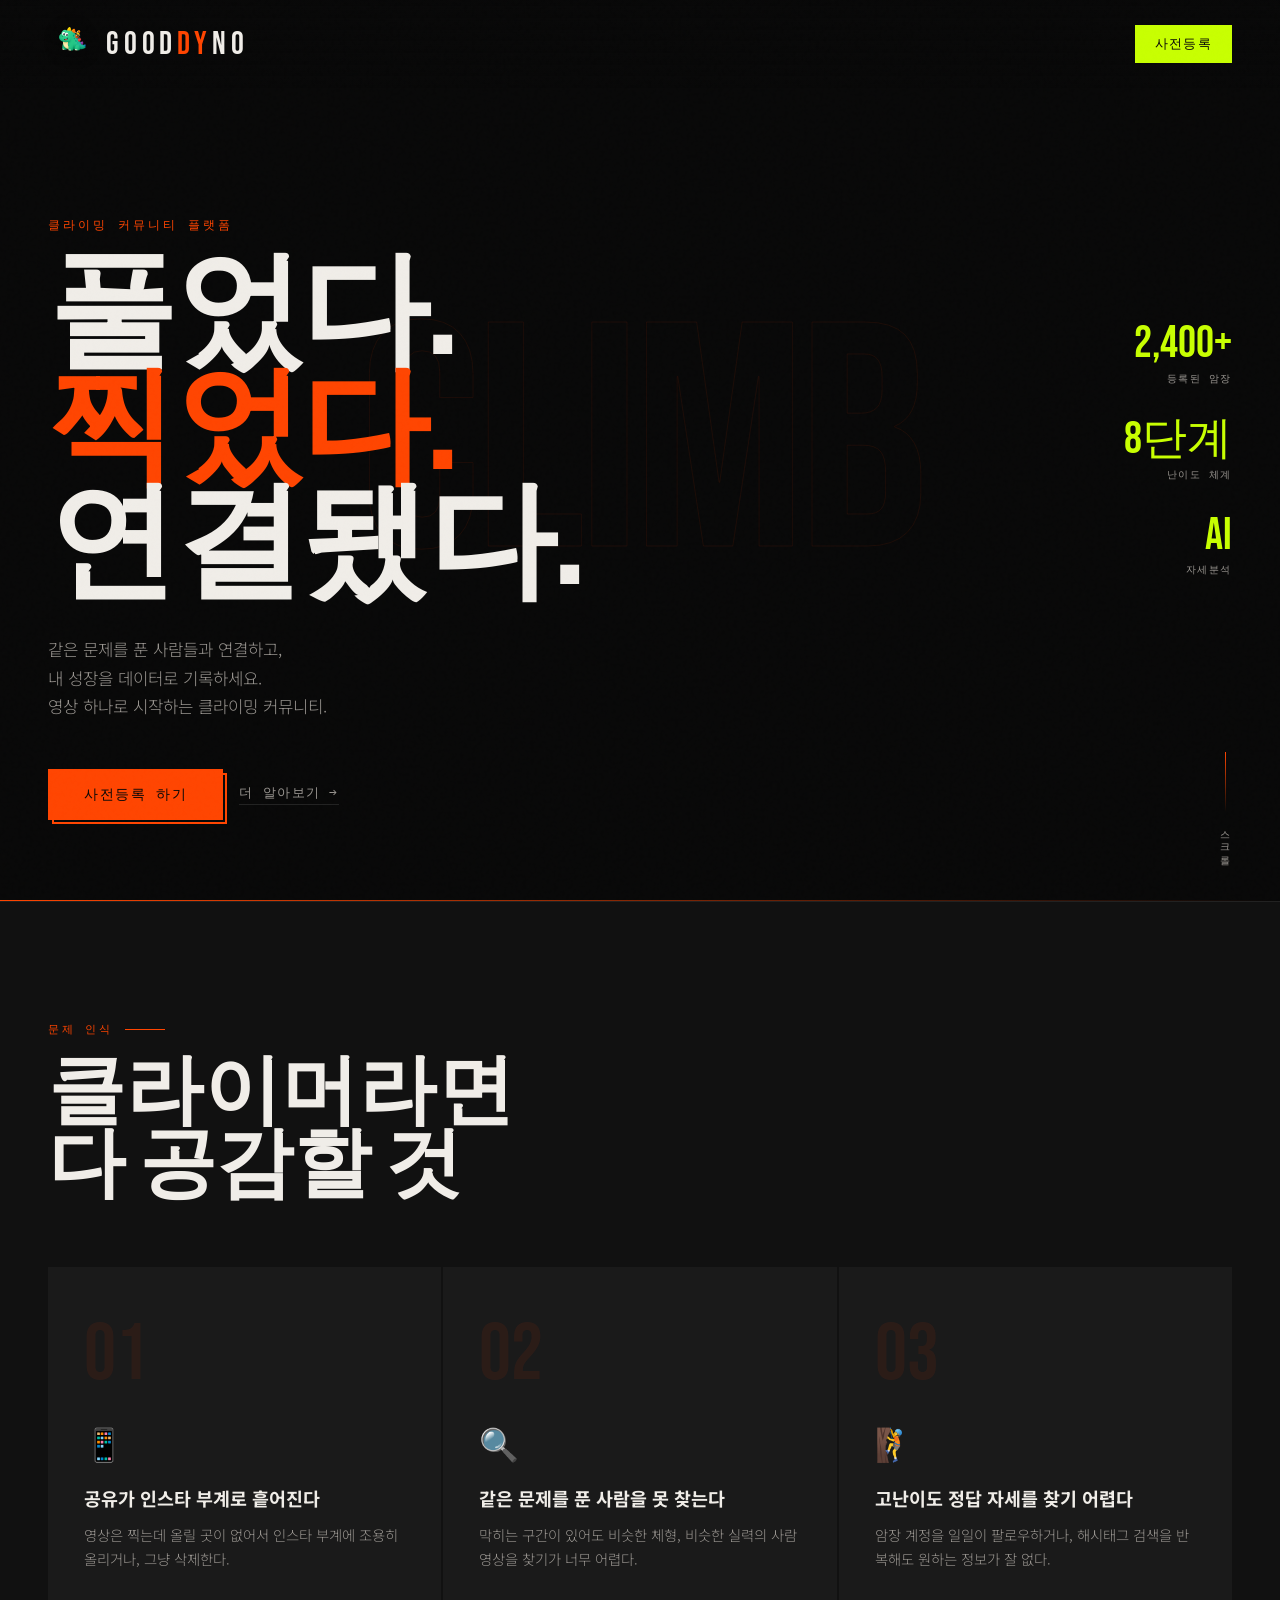
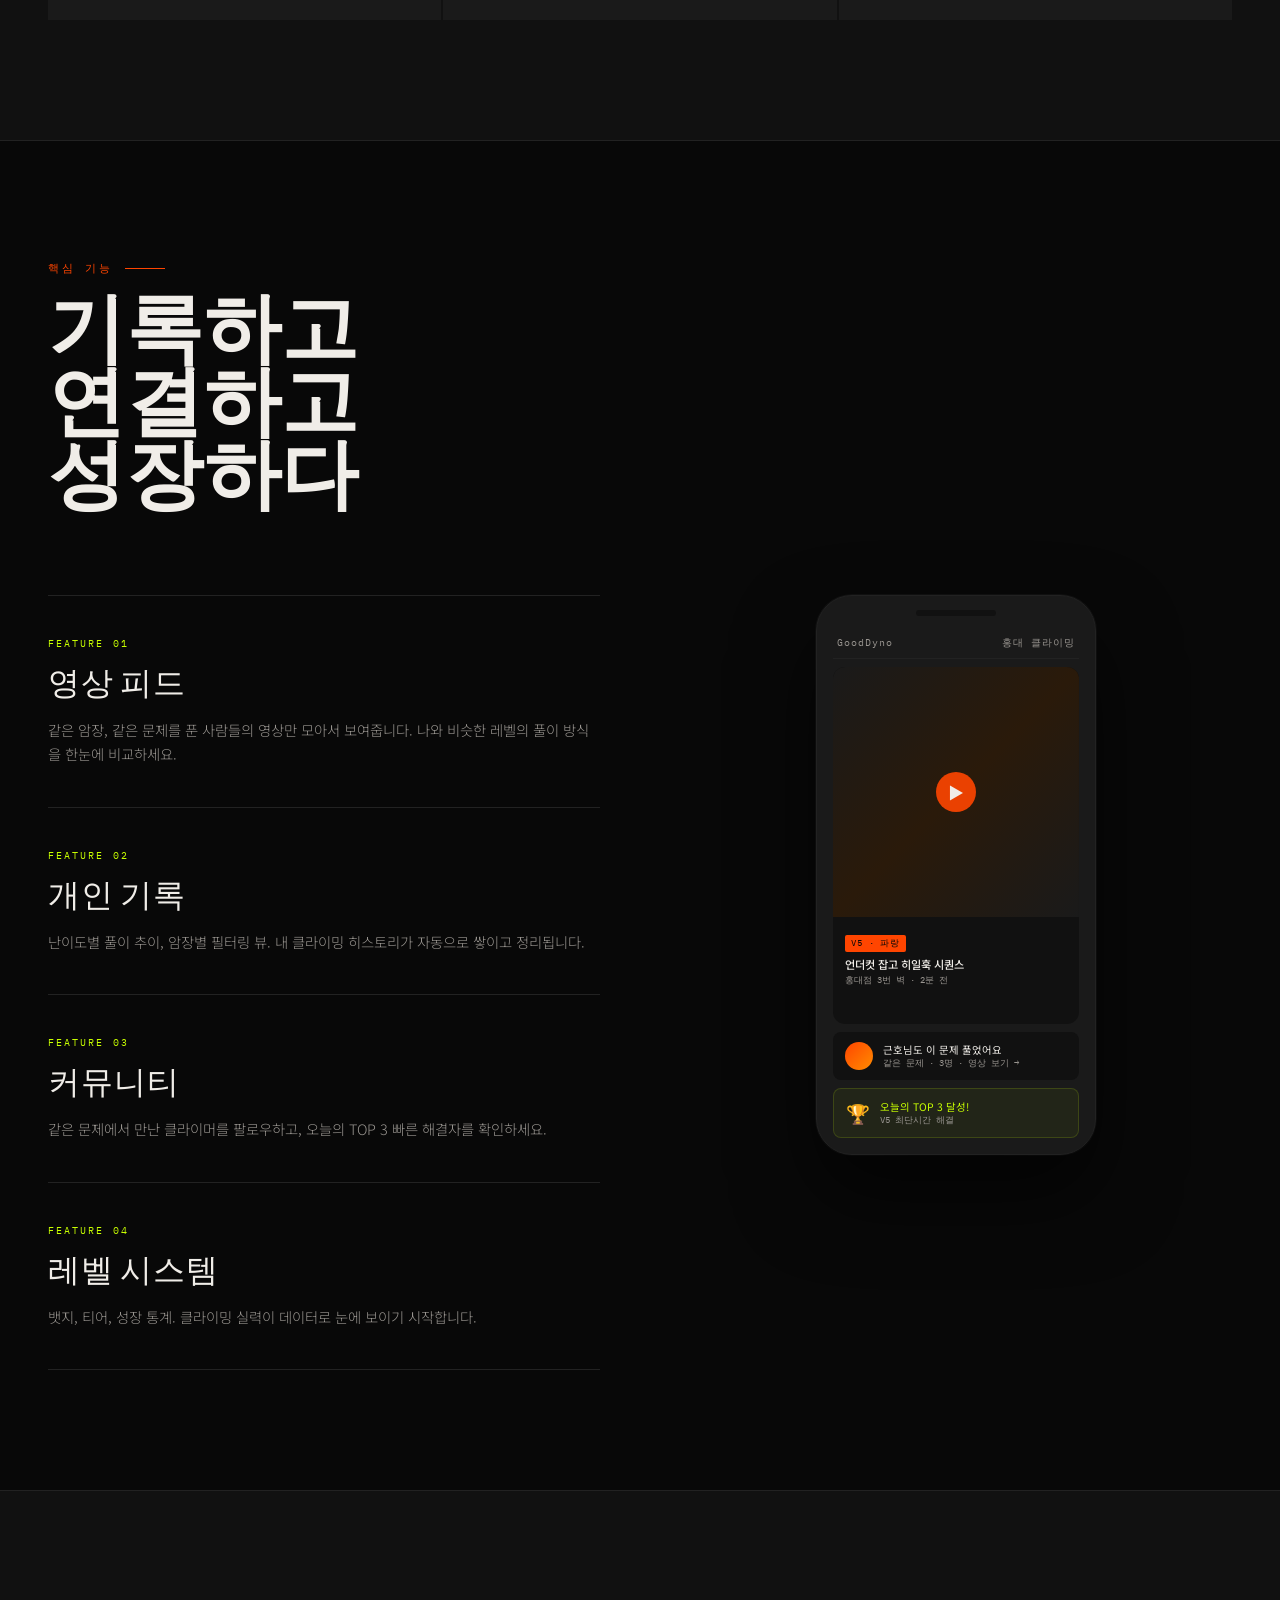
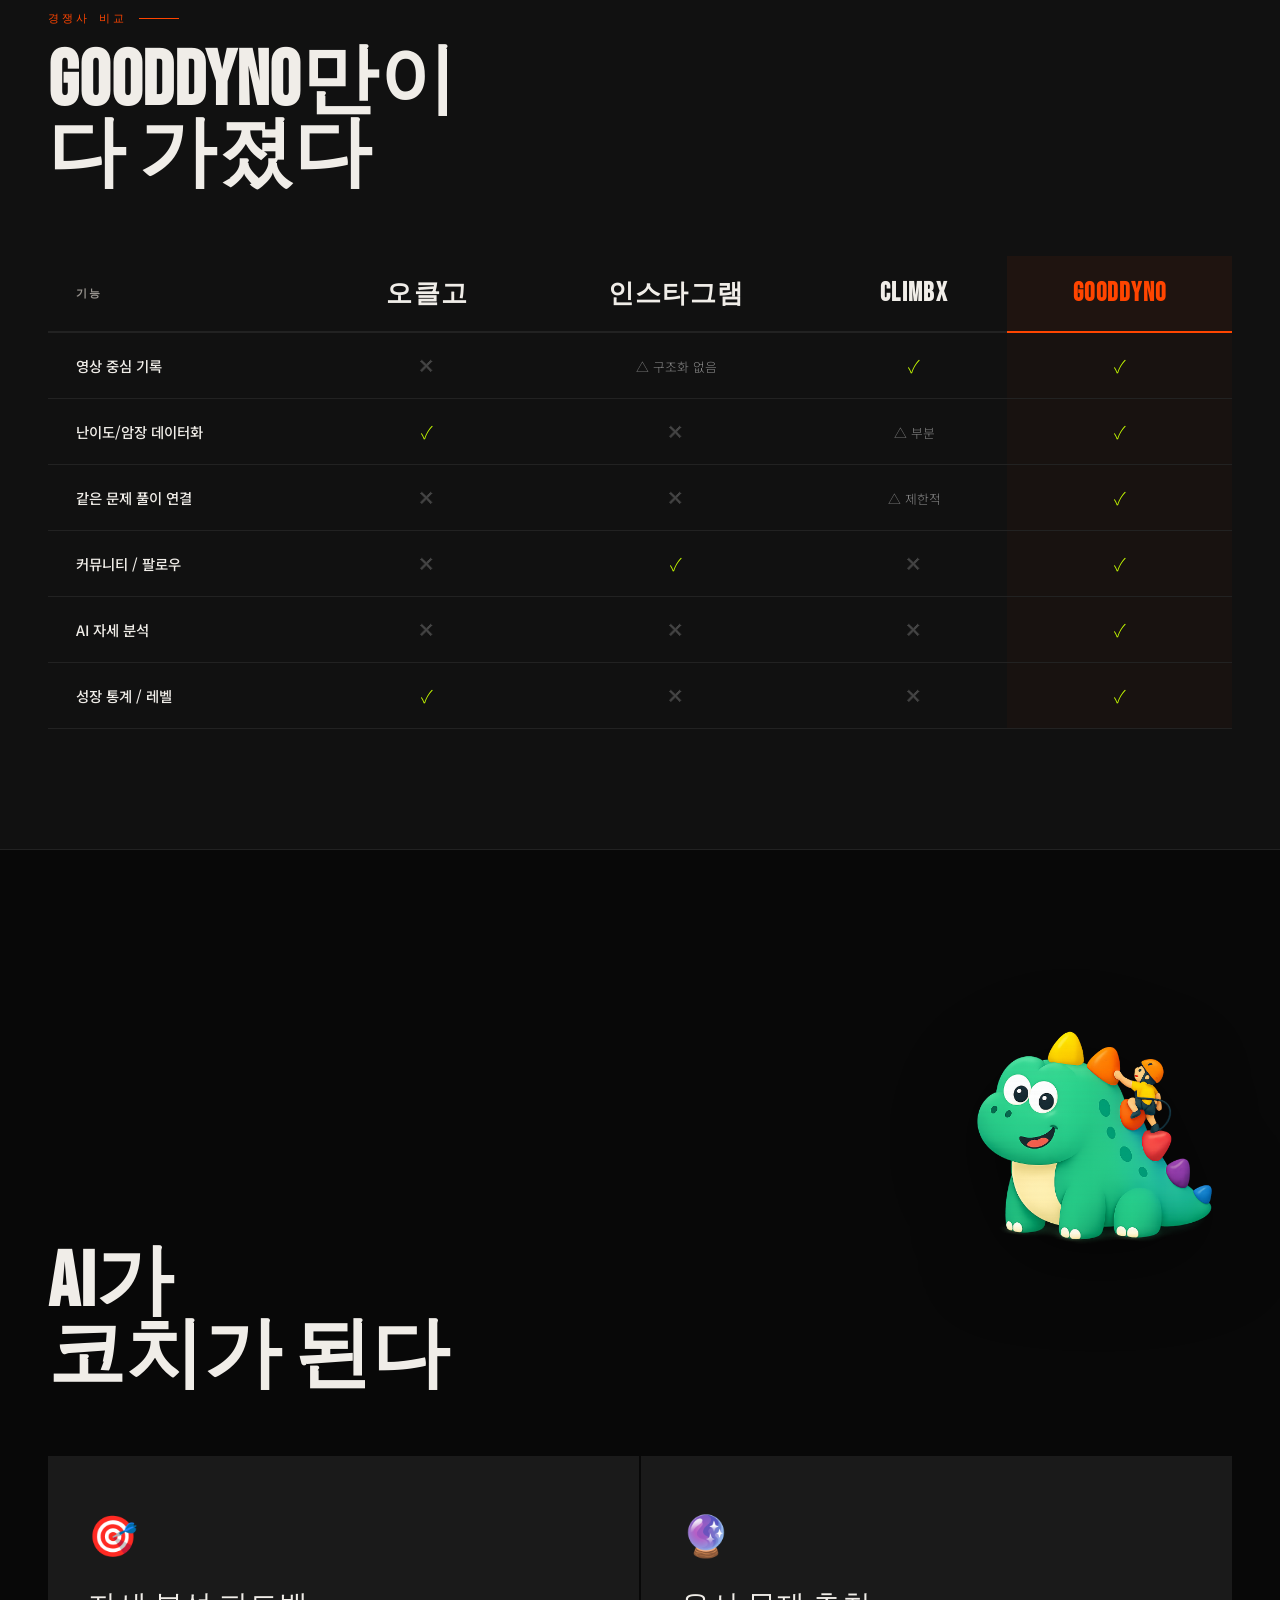
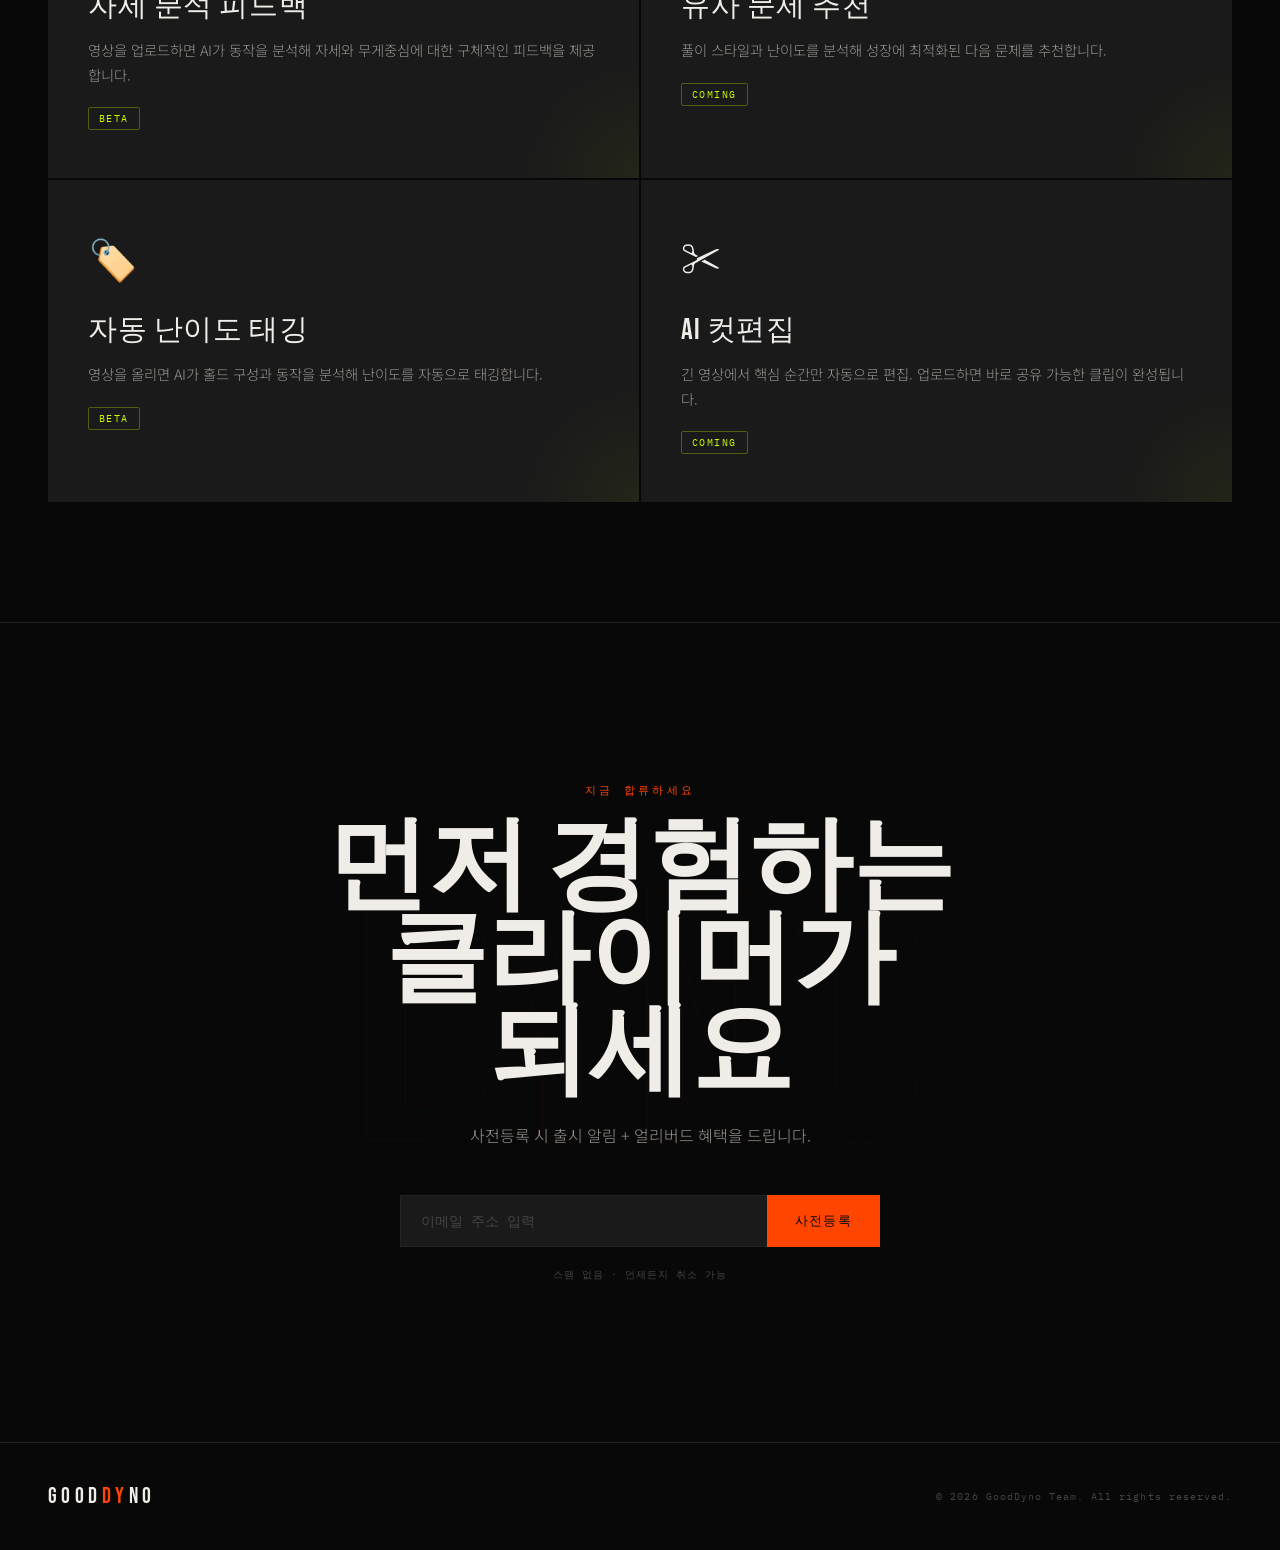
==== index.html @ 72f8fe60 "feat: GoodDyno 랜딩페이지 초기 구현 - 히어로, 페인포인트, 핵심기능, 비교표, AI, CTA 섹션 - Formspree 이메일 사전등록 폼 (?submitted=tr" ====
<!DOCTYPE html>
<html lang="ko">
<head>
  <meta charset="UTF-8" />
  <meta name="viewport" content="width=device-width, initial-scale=1.0" />
  <title>GoodDyno — 클라이밍, 기록하고 연결하다</title>
  <link rel="preconnect" href="https://fonts.googleapis.com" />
  <link rel="preconnect" href="https://fonts.gstatic.com" crossorigin />
  <link href="https://fonts.googleapis.com/css2?family=Bebas+Neue&family=Noto+Sans+KR:wght@300;400;500;700;900&family=IBM+Plex+Mono:wght@400;500&display=swap" rel="stylesheet" />

  <style>
    :root {
      --bg: #080808;
      --bg-2: #111111;
      --bg-3: #1a1a1a;
      --orange: #FF4500;
      --lime: #C8FF00;
      --chalk: #F0EDE8;
      --chalk-dim: #999590;
      --border: #222222;
      --font-display: 'Bebas Neue', sans-serif;
      --font-body: 'Noto Sans KR', sans-serif;
      --font-mono: 'IBM Plex Mono', monospace;
    }

    *, *::before, *::after { box-sizing: border-box; margin: 0; padding: 0; }

    html { scroll-behavior: smooth; }

    body {
      background: var(--bg);
      color: var(--chalk);
      font-family: var(--font-body);
      overflow-x: hidden;
      cursor: crosshair;
    }

    /* ─── GRAIN OVERLAY ─── */
    body::before {
      content: '';
      position: fixed;
      inset: 0;
      background-image: url("data:image/svg+xml,%3Csvg viewBox='0 0 256 256' xmlns='http://www.w3.org/2000/svg'%3E%3Cfilter id='noise'%3E%3CfeTurbulence type='fractalNoise' baseFrequency='0.9' numOctaves='4' stitchTiles='stitch'/%3E%3C/filter%3E%3Crect width='100%25' height='100%25' filter='url(%23noise)' opacity='0.04'/%3E%3C/svg%3E");
      pointer-events: none;
      z-index: 9999;
      opacity: 0.4;
    }

    /* ─── NAV ─── */
    nav {
      position: fixed;
      top: 0;
      width: 100%;
      z-index: 1000;
      display: flex;
      justify-content: space-between;
      align-items: center;
      padding: 20px 48px;
      background: linear-gradient(to bottom, rgba(8,8,8,0.95), transparent);
      backdrop-filter: blur(2px);
    }

    .nav-logo {
      font-family: var(--font-display);
      font-size: 2rem;
      letter-spacing: 0.15em;
      color: var(--chalk);
    }

    .nav-logo span { color: var(--orange); }

    .nav-cta {
      font-family: var(--font-mono);
      font-size: 0.8rem;
      letter-spacing: 0.1em;
      text-transform: uppercase;
      color: var(--bg);
      background: var(--lime);
      padding: 10px 20px;
      text-decoration: none;
      transition: transform 0.15s, background 0.15s;
    }
    .nav-cta:hover { background: var(--chalk); transform: translateY(-1px); }

    /* ─── NAV MASCOT ─── */
    .nav-mascot {
      height: 48px;
      width: 48px;
      object-fit: contain;
      filter: drop-shadow(0 2px 8px rgba(0,0,0,0.4));
      flex-shrink: 0;
    }

    .nav-brand {
      display: flex;
      align-items: center;
      gap: 10px;
      text-decoration: none;
    }

    /* ─── AI MASCOT ─── */
    .ai-intro {
      display: grid;
      grid-template-columns: 1fr auto;
      gap: 48px;
      align-items: end;
      margin-bottom: 64px;
    }

    .ai-mascot-wrap {
      flex-shrink: 0;
      width: clamp(200px, 22vw, 340px);
      filter: drop-shadow(0 20px 40px rgba(0,0,0,0.5));
      opacity: 0;
      transform: translateY(30px) scale(0.95);
      transition: opacity 0.9s 0.2s cubic-bezier(0.22, 1, 0.36, 1), transform 0.9s 0.2s cubic-bezier(0.22, 1, 0.36, 1);
    }
    .ai-mascot-wrap.visible {
      opacity: 1;
      transform: translateY(0) scale(1);
    }

    .ai-mascot-wrap img {
      width: 100%;
      display: block;
    }

    @media (max-width: 900px) {
      .ai-intro { grid-template-columns: 1fr; }
      .ai-mascot-wrap { width: clamp(140px, 50vw, 220px); justify-self: center; }
    }

    /* ─── HERO ─── */
    #hero {
      min-height: 100vh;
      display: flex;
      flex-direction: column;
      justify-content: flex-end;
      padding: 0 48px 80px;
      position: relative;
      overflow: hidden;
    }

    .hero-bg-text {
      position: absolute;
      top: 50%;
      left: 50%;
      transform: translate(-50%, -50%);
      font-family: var(--font-display);
      font-size: clamp(12rem, 25vw, 28rem);
      color: transparent;
      -webkit-text-stroke: 1px rgba(255,69,0,0.08);
      letter-spacing: -0.02em;
      white-space: nowrap;
      user-select: none;
      pointer-events: none;
      animation: drift 20s ease-in-out infinite alternate;
    }

    @keyframes drift {
      from { transform: translate(-50%, -50%) scale(1); }
      to { transform: translate(-48%, -52%) scale(1.02); }
    }

    .hero-eyebrow {
      font-family: var(--font-mono);
      font-size: 0.75rem;
      letter-spacing: 0.25em;
      text-transform: uppercase;
      color: var(--orange);
      margin-bottom: 24px;
      opacity: 0;
      animation: fadeUp 0.8s 0.2s forwards;
    }

    .hero-headline {
      font-family: var(--font-display);
      font-size: clamp(4rem, 10vw, 11rem);
      line-height: 0.9;
      letter-spacing: -0.01em;
      color: var(--chalk);
      max-width: 900px;
      opacity: 0;
      animation: fadeUp 0.9s 0.4s forwards;
    }

    .hero-headline em {
      font-style: normal;
      color: var(--orange);
      -webkit-text-stroke: 0;
    }

    .hero-sub {
      margin-top: 32px;
      font-size: 1.05rem;
      font-weight: 300;
      color: var(--chalk-dim);
      max-width: 480px;
      line-height: 1.7;
      opacity: 0;
      animation: fadeUp 0.9s 0.6s forwards;
    }

    .hero-actions {
      margin-top: 48px;
      display: flex;
      gap: 16px;
      align-items: center;
      opacity: 0;
      animation: fadeUp 0.9s 0.8s forwards;
    }

    .btn-primary {
      display: inline-block;
      font-family: var(--font-mono);
      font-size: 0.85rem;
      letter-spacing: 0.12em;
      text-transform: uppercase;
      color: var(--bg);
      background: var(--orange);
      padding: 16px 36px;
      text-decoration: none;
      transition: transform 0.15s, box-shadow 0.15s;
      position: relative;
    }
    .btn-primary::after {
      content: '';
      position: absolute;
      inset: 0;
      border: 2px solid var(--orange);
      transform: translate(4px, 4px);
      transition: transform 0.15s;
    }
    .btn-primary:hover { transform: translate(-2px, -2px); }
    .btn-primary:hover::after { transform: translate(6px, 6px); }

    .btn-secondary {
      font-family: var(--font-mono);
      font-size: 0.8rem;
      letter-spacing: 0.1em;
      text-transform: uppercase;
      color: var(--chalk-dim);
      text-decoration: none;
      border-bottom: 1px solid var(--border);
      padding-bottom: 2px;
      transition: color 0.15s, border-color 0.15s;
    }
    .btn-secondary:hover { color: var(--chalk); border-color: var(--chalk-dim); }

    .hero-scroll-hint {
      position: absolute;
      bottom: 40px;
      right: 48px;
      font-family: var(--font-mono);
      font-size: 0.65rem;
      letter-spacing: 0.2em;
      color: var(--chalk-dim);
      writing-mode: vertical-rl;
      text-transform: uppercase;
      display: flex;
      align-items: center;
      gap: 12px;
      opacity: 0;
      animation: fadeIn 1s 1.4s forwards;
    }
    .hero-scroll-hint::before {
      content: '';
      width: 1px;
      height: 60px;
      background: linear-gradient(to bottom, var(--orange), transparent);
      animation: extend 2s 1.5s ease-out forwards;
    }
    @keyframes extend {
      from { height: 0; }
      to { height: 60px; }
    }

    .hero-stats {
      position: absolute;
      top: 50%;
      right: 48px;
      transform: translateY(-50%);
      display: flex;
      flex-direction: column;
      gap: 32px;
      opacity: 0;
      animation: fadeIn 1s 1s forwards;
    }

    .hero-stat-item {
      text-align: right;
    }
    .hero-stat-num {
      font-family: var(--font-display);
      font-size: 2.8rem;
      color: var(--lime);
      line-height: 1;
    }
    .hero-stat-label {
      font-family: var(--font-mono);
      font-size: 0.65rem;
      letter-spacing: 0.15em;
      color: var(--chalk-dim);
      text-transform: uppercase;
      margin-top: 4px;
    }

    @keyframes fadeUp {
      from { opacity: 0; transform: translateY(30px); }
      to { opacity: 1; transform: translateY(0); }
    }
    @keyframes fadeIn {
      from { opacity: 0; }
      to { opacity: 1; }
    }

    /* ─── SECTION BASE ─── */
    section {
      padding: 120px 48px;
    }

    .section-label {
      font-family: var(--font-mono);
      font-size: 0.7rem;
      letter-spacing: 0.25em;
      text-transform: uppercase;
      color: var(--orange);
      margin-bottom: 20px;
      display: flex;
      align-items: center;
      gap: 12px;
    }
    .section-label::after {
      content: '';
      height: 1px;
      width: 40px;
      background: var(--orange);
    }

    .section-title {
      font-family: var(--font-display);
      font-size: clamp(2.8rem, 6vw, 6rem);
      line-height: 0.95;
      letter-spacing: 0.01em;
      color: var(--chalk);
      max-width: 700px;
    }

    /* ─── PAIN POINTS ─── */
    #pain {
      background: var(--bg-2);
      border-top: 1px solid var(--border);
    }

    .pain-grid {
      display: grid;
      grid-template-columns: repeat(3, 1fr);
      gap: 2px;
      margin-top: 64px;
    }

    .pain-card {
      background: var(--bg-3);
      padding: 48px 36px;
      position: relative;
      overflow: hidden;
      transition: background 0.3s;
    }
    .pain-card::before {
      content: '';
      position: absolute;
      top: 0; left: 0;
      width: 100%; height: 3px;
      background: var(--orange);
      transform: scaleX(0);
      transform-origin: left;
      transition: transform 0.4s cubic-bezier(0.22, 1, 0.36, 1);
    }
    .pain-card:hover { background: #1e1e1e; }
    .pain-card:hover::before { transform: scaleX(1); }

    .pain-num {
      font-family: var(--font-display);
      font-size: 5rem;
      color: rgba(255,69,0,0.08);
      line-height: 1;
      margin-bottom: 24px;
      transition: color 0.3s;
    }
    .pain-card:hover .pain-num { color: rgba(255,69,0,0.15); }

    .pain-icon {
      font-size: 2rem;
      margin-bottom: 20px;
      display: block;
    }

    .pain-title {
      font-weight: 700;
      font-size: 1.15rem;
      color: var(--chalk);
      margin-bottom: 12px;
    }

    .pain-desc {
      font-size: 0.9rem;
      font-weight: 300;
      color: var(--chalk-dim);
      line-height: 1.7;
    }

    /* ─── FEATURES ─── */
    #features {
      border-top: 1px solid var(--border);
    }

    .features-layout {
      display: grid;
      grid-template-columns: 1fr 1fr;
      gap: 80px;
      align-items: start;
      margin-top: 80px;
    }

    .features-sticky {
      position: sticky;
      top: 120px;
    }

    .feature-item {
      padding: 40px 0;
      border-bottom: 1px solid var(--border);
      cursor: default;
      transition: padding-left 0.3s;
    }
    .feature-item:hover { padding-left: 16px; }
    .feature-item:first-child { border-top: 1px solid var(--border); }

    .feature-tag {
      font-family: var(--font-mono);
      font-size: 0.65rem;
      letter-spacing: 0.2em;
      text-transform: uppercase;
      color: var(--lime);
      margin-bottom: 12px;
    }

    .feature-name {
      font-family: var(--font-display);
      font-size: 2rem;
      color: var(--chalk);
      margin-bottom: 12px;
      letter-spacing: 0.03em;
    }

    .feature-desc {
      font-size: 0.9rem;
      font-weight: 300;
      color: var(--chalk-dim);
      line-height: 1.7;
    }

    /* ─── MOCK UI ─── */
    .mock-phone {
      width: 280px;
      height: 560px;
      background: var(--bg-3);
      border: 1px solid var(--border);
      border-radius: 36px;
      overflow: hidden;
      position: relative;
      margin: 0 auto;
      box-shadow: 0 40px 80px rgba(0,0,0,0.6), 0 0 0 1px rgba(255,255,255,0.04);
    }

    .mock-phone::before {
      content: '';
      position: absolute;
      top: 14px;
      left: 50%;
      transform: translateX(-50%);
      width: 80px;
      height: 6px;
      background: var(--bg-2);
      border-radius: 3px;
      z-index: 2;
    }

    .mock-screen {
      padding: 40px 16px 16px;
      height: 100%;
      display: flex;
      flex-direction: column;
      gap: 8px;
    }

    .mock-bar {
      font-family: var(--font-mono);
      font-size: 0.6rem;
      color: var(--chalk-dim);
      letter-spacing: 0.1em;
      padding: 0 4px 8px;
      border-bottom: 1px solid var(--border);
      display: flex;
      justify-content: space-between;
    }

    .mock-video-card {
      background: var(--bg-2);
      border-radius: 12px;
      overflow: hidden;
      flex: 1;
      position: relative;
    }

    .mock-video-thumb {
      width: 100%;
      height: 70%;
      background: linear-gradient(135deg, #1a1a1a 0%, #2a1a0a 50%, #1a1a1a 100%);
      position: relative;
      display: flex;
      align-items: center;
      justify-content: center;
    }

    .mock-play {
      width: 40px;
      height: 40px;
      background: rgba(255,69,0,0.9);
      border-radius: 50%;
      display: flex;
      align-items: center;
      justify-content: center;
      font-size: 1rem;
    }

    .mock-video-info {
      padding: 10px 12px;
    }

    .mock-difficulty {
      display: inline-block;
      font-family: var(--font-mono);
      font-size: 0.55rem;
      letter-spacing: 0.1em;
      background: var(--orange);
      color: var(--bg);
      padding: 2px 6px;
      border-radius: 2px;
      margin-bottom: 4px;
    }

    .mock-title {
      font-size: 0.7rem;
      font-weight: 500;
      color: var(--chalk);
    }

    .mock-meta {
      font-family: var(--font-mono);
      font-size: 0.55rem;
      color: var(--chalk-dim);
      margin-top: 2px;
    }

    .mock-card-sm {
      background: var(--bg-2);
      border-radius: 8px;
      padding: 10px 12px;
      display: flex;
      align-items: center;
      gap: 10px;
    }

    .mock-avatar {
      width: 28px;
      height: 28px;
      border-radius: 50%;
      background: linear-gradient(135deg, var(--orange), #ff8c00);
      flex-shrink: 0;
    }

    .mock-text-sm {
      font-size: 0.65rem;
      color: var(--chalk);
    }
    .mock-text-xs {
      font-size: 0.55rem;
      color: var(--chalk-dim);
      font-family: var(--font-mono);
    }

    /* ─── COMPARE ─── */
    #compare {
      background: var(--bg-2);
      border-top: 1px solid var(--border);
    }

    .compare-table {
      width: 100%;
      margin-top: 64px;
      border-collapse: collapse;
    }

    .compare-table th {
      font-family: var(--font-display);
      font-size: 1.6rem;
      letter-spacing: 0.05em;
      padding: 20px 28px;
      text-align: center;
      border-bottom: 2px solid var(--border);
    }

    .compare-table th.soma-col {
      background: rgba(255,69,0,0.06);
      border-bottom-color: var(--orange);
      color: var(--orange);
    }

    .compare-table td {
      padding: 20px 28px;
      text-align: center;
      border-bottom: 1px solid var(--border);
      font-size: 0.9rem;
      font-weight: 300;
      color: var(--chalk-dim);
    }

    .compare-table td:first-child {
      text-align: left;
      font-weight: 500;
      color: var(--chalk);
    }

    .compare-table td.soma-col { background: rgba(255,69,0,0.03); }

    .check { color: var(--lime); font-size: 1.1rem; }
    .cross { color: #444; font-size: 1.1rem; }
    .partial { color: #888; font-size: 0.8rem; }

    /* ─── AI ─── */
    #ai {
      border-top: 1px solid var(--border);
      overflow: hidden;
    }

    .ai-grid {
      display: grid;
      grid-template-columns: repeat(2, 1fr);
      gap: 2px;
      margin-top: 64px;
    }

    .ai-card {
      background: var(--bg-3);
      padding: 48px 40px;
      position: relative;
      overflow: hidden;
      transition: background 0.3s;
    }

    .ai-card::after {
      content: '';
      position: absolute;
      bottom: 0; right: 0;
      width: 120px;
      height: 120px;
      background: radial-gradient(circle at 100% 100%, rgba(200,255,0,0.05), transparent 70%);
      transition: all 0.4s;
    }
    .ai-card:hover { background: #1c1c1c; }
    .ai-card:hover::after { width: 200px; height: 200px; }

    .ai-card-icon {
      font-size: 2.5rem;
      margin-bottom: 24px;
      display: block;
    }

    .ai-card-title {
      font-family: var(--font-display);
      font-size: 1.8rem;
      color: var(--chalk);
      margin-bottom: 12px;
      letter-spacing: 0.03em;
    }

    .ai-card-desc {
      font-size: 0.9rem;
      font-weight: 300;
      color: var(--chalk-dim);
      line-height: 1.7;
    }

    .ai-badge {
      display: inline-block;
      font-family: var(--font-mono);
      font-size: 0.6rem;
      letter-spacing: 0.15em;
      text-transform: uppercase;
      color: var(--lime);
      border: 1px solid rgba(200,255,0,0.3);
      padding: 4px 10px;
      border-radius: 2px;
      margin-top: 20px;
    }

    /* ─── FINAL CTA ─── */
    #cta {
      text-align: center;
      padding: 160px 48px;
      border-top: 1px solid var(--border);
      position: relative;
      overflow: hidden;
    }

    #cta::before {
      content: 'DYNO';
      position: absolute;
      top: 50%;
      left: 50%;
      transform: translate(-50%, -50%);
      font-family: var(--font-display);
      font-size: clamp(12rem, 28vw, 32rem);
      color: transparent;
      -webkit-text-stroke: 1px rgba(255,69,0,0.05);
      pointer-events: none;
      user-select: none;
    }

    .cta-label {
      font-family: var(--font-mono);
      font-size: 0.7rem;
      letter-spacing: 0.3em;
      text-transform: uppercase;
      color: var(--orange);
      margin-bottom: 24px;
    }

    .cta-title {
      font-family: var(--font-display);
      font-size: clamp(3.5rem, 8vw, 9rem);
      line-height: 0.9;
      color: var(--chalk);
      margin-bottom: 24px;
    }

    .cta-sub {
      font-size: 1rem;
      font-weight: 300;
      color: var(--chalk-dim);
      margin-bottom: 48px;
    }

    .cta-form {
      display: flex;
      gap: 0;
      max-width: 480px;
      margin: 0 auto;
      position: relative;
    }

    .cta-input {
      flex: 1;
      background: var(--bg-3);
      border: 1px solid var(--border);
      border-right: none;
      color: var(--chalk);
      font-family: var(--font-mono);
      font-size: 0.85rem;
      padding: 16px 20px;
      outline: none;
      transition: border-color 0.2s;
    }
    .cta-input::placeholder { color: #444; }
    .cta-input:focus { border-color: var(--orange); }

    .cta-submit {
      background: var(--orange);
      color: var(--bg);
      border: none;
      font-family: var(--font-mono);
      font-size: 0.8rem;
      letter-spacing: 0.1em;
      text-transform: uppercase;
      padding: 16px 28px;
      cursor: pointer;
      transition: background 0.15s, transform 0.1s;
    }
    .cta-submit:hover { background: #ff6020; transform: translateY(-1px); }
    .cta-submit:active { transform: translateY(0); }

    .cta-note {
      margin-top: 20px;
      font-family: var(--font-mono);
      font-size: 0.65rem;
      letter-spacing: 0.1em;
      color: #444;
    }

    /* ─── FOOTER ─── */
    footer {
      border-top: 1px solid var(--border);
      padding: 40px 48px;
      display: flex;
      justify-content: space-between;
      align-items: center;
    }

    .footer-logo {
      font-family: var(--font-display);
      font-size: 1.4rem;
      letter-spacing: 0.2em;
      color: var(--chalk);
    }
    .footer-logo span { color: var(--orange); }

    .footer-copy {
      font-family: var(--font-mono);
      font-size: 0.65rem;
      letter-spacing: 0.1em;
      color: #444;
    }

    /* ─── SCROLL REVEAL ─── */
    .reveal {
      opacity: 0;
      transform: translateY(40px);
      transition: opacity 0.8s cubic-bezier(0.22, 1, 0.36, 1), transform 0.8s cubic-bezier(0.22, 1, 0.36, 1);
    }
    .reveal.visible {
      opacity: 1;
      transform: translateY(0);
    }
    .reveal-delay-1 { transition-delay: 0.1s; }
    .reveal-delay-2 { transition-delay: 0.2s; }
    .reveal-delay-3 { transition-delay: 0.3s; }
    .reveal-delay-4 { transition-delay: 0.4s; }

    /* ─── DIVIDER ─── */
    .divider-line {
      width: 100%;
      height: 1px;
      background: linear-gradient(to right, var(--orange), transparent);
      margin: 0;
    }

    /* ─── RESPONSIVE ─── */
    @media (max-width: 900px) {
      nav { padding: 20px 24px; }
      section { padding: 80px 24px; }
      #hero { padding: 0 24px 64px; }

      .hero-stats { display: none; }
      .hero-scroll-hint { display: none; }
      .hero-headline { font-size: clamp(3.5rem, 14vw, 6rem); }
      .nav-mascot { height: 36px; width: 36px; }

      .pain-grid { grid-template-columns: 1fr; }
      .features-layout { grid-template-columns: 1fr; gap: 40px; }
      .features-sticky { position: static; }
      .mock-phone { display: none; }

      .compare-table th, .compare-table td { padding: 14px 16px; font-size: 0.8rem; }
      .compare-table th { font-size: 1.1rem; }

      .ai-grid { grid-template-columns: 1fr; }

      #cta { padding: 100px 24px; }
      .cta-form { flex-direction: column; }
      .cta-input { border-right: 1px solid var(--border); border-bottom: none; }

      footer { flex-direction: column; gap: 16px; text-align: center; padding: 32px 24px; }
    }
  </style>
</head>
<body>

  <!-- NAV -->
  <nav>
    <a href="#" class="nav-brand">
      <img src="dyno-mascot.png" alt="GoodDyno 마스코트" class="nav-mascot" />
      <span class="nav-logo">Good<span>Dy</span>no</span>
    </a>
    <a href="#cta" class="nav-cta">사전등록</a>
  </nav>

  <!-- HERO -->
  <section id="hero">
    <div class="hero-bg-text" aria-hidden="true">CLIMB</div>

    <div class="hero-stats" aria-hidden="true">
      <div class="hero-stat-item">
        <div class="hero-stat-num">2,400+</div>
        <div class="hero-stat-label">등록된 암장</div>
      </div>
      <div class="hero-stat-item">
        <div class="hero-stat-num">8단계</div>
        <div class="hero-stat-label">난이도 체계</div>
      </div>
      <div class="hero-stat-item">
        <div class="hero-stat-num">AI</div>
        <div class="hero-stat-label">자세분석</div>
      </div>
    </div>

    <div class="hero-eyebrow">클라이밍 커뮤니티 플랫폼</div>

    <h1 class="hero-headline">
      풀었다.<br />
      <em>찍었다.</em><br />
      연결됐다.
    </h1>

    <p class="hero-sub">
      같은 문제를 푼 사람들과 연결하고,<br />
      내 성장을 데이터로 기록하세요.<br />
      영상 하나로 시작하는 클라이밍 커뮤니티.
    </p>

    <div class="hero-actions">
      <a href="#cta" class="btn-primary">사전등록 하기</a>
      <a href="#features" class="btn-secondary">더 알아보기 →</a>
    </div>

    <div class="hero-scroll-hint" aria-hidden="true">스크롤</div>
  </section>

  <div class="divider-line"></div>

  <!-- PAIN POINTS -->
  <section id="pain">
    <div class="section-label reveal">문제 인식</div>
    <h2 class="section-title reveal reveal-delay-1">클라이머라면<br />다 공감할 것</h2>

    <div class="pain-grid">
      <div class="pain-card reveal reveal-delay-1">
        <div class="pain-num">01</div>
        <span class="pain-icon">📱</span>
        <div class="pain-title">공유가 인스타 부계로 흩어진다</div>
        <p class="pain-desc">영상은 찍는데 올릴 곳이 없어서 인스타 부계에 조용히 올리거나, 그냥 삭제한다.</p>
      </div>
      <div class="pain-card reveal reveal-delay-2">
        <div class="pain-num">02</div>
        <span class="pain-icon">🔍</span>
        <div class="pain-title">같은 문제를 푼 사람을 못 찾는다</div>
        <p class="pain-desc">막히는 구간이 있어도 비슷한 체형, 비슷한 실력의 사람 영상을 찾기가 너무 어렵다.</p>
      </div>
      <div class="pain-card reveal reveal-delay-3">
        <div class="pain-num">03</div>
        <span class="pain-icon">🧗</span>
        <div class="pain-title">고난이도 정답 자세를 찾기 어렵다</div>
        <p class="pain-desc">암장 계정을 일일이 팔로우하거나, 해시태그 검색을 반복해도 원하는 정보가 잘 없다.</p>
      </div>
    </div>
  </section>

  <!-- FEATURES -->
  <section id="features">
    <div class="section-label reveal">핵심 기능</div>
    <h2 class="section-title reveal reveal-delay-1">기록하고<br />연결하고<br />성장하다</h2>

    <div class="features-layout">
      <div>
        <div class="feature-item reveal reveal-delay-1">
          <div class="feature-tag">Feature 01</div>
          <div class="feature-name">영상 피드</div>
          <p class="feature-desc">같은 암장, 같은 문제를 푼 사람들의 영상만 모아서 보여줍니다. 나와 비슷한 레벨의 풀이 방식을 한눈에 비교하세요.</p>
        </div>

        <div class="feature-item reveal reveal-delay-2">
          <div class="feature-tag">Feature 02</div>
          <div class="feature-name">개인 기록</div>
          <p class="feature-desc">난이도별 풀이 추이, 암장별 필터링 뷰. 내 클라이밍 히스토리가 자동으로 쌓이고 정리됩니다.</p>
        </div>

        <div class="feature-item reveal reveal-delay-3">
          <div class="feature-tag">Feature 03</div>
          <div class="feature-name">커뮤니티</div>
          <p class="feature-desc">같은 문제에서 만난 클라이머를 팔로우하고, 오늘의 TOP 3 빠른 해결자를 확인하세요.</p>
        </div>

        <div class="feature-item reveal reveal-delay-4">
          <div class="feature-tag">Feature 04</div>
          <div class="feature-name">레벨 시스템</div>
          <p class="feature-desc">뱃지, 티어, 성장 통계. 클라이밍 실력이 데이터로 눈에 보이기 시작합니다.</p>
        </div>
      </div>

      <div class="features-sticky reveal reveal-delay-2">
        <div class="mock-phone">
          <div class="mock-screen">
            <div class="mock-bar">
              <span>GoodDyno</span>
              <span>홍대 클라이밍</span>
            </div>
            <div class="mock-video-card">
              <div class="mock-video-thumb">
                <div class="mock-play">▶</div>
              </div>
              <div class="mock-video-info">
                <span class="mock-difficulty">V5 · 파랑</span>
                <div class="mock-title">언더컷 잡고 히일훅 시퀀스</div>
                <div class="mock-meta">홍대점 3번 벽 · 2분 전</div>
              </div>
            </div>
            <div class="mock-card-sm">
              <div class="mock-avatar"></div>
              <div>
                <div class="mock-text-sm">근호님도 이 문제 풀었어요</div>
                <div class="mock-text-xs">같은 문제 · 3명 · 영상 보기 →</div>
              </div>
            </div>
            <div class="mock-card-sm" style="background: rgba(200,255,0,0.05); border: 1px solid rgba(200,255,0,0.15);">
              <div style="font-size:1.2rem;">🏆</div>
              <div>
                <div class="mock-text-sm" style="color: #C8FF00;">오늘의 TOP 3 달성!</div>
                <div class="mock-text-xs">V5 최단시간 해결</div>
              </div>
            </div>
          </div>
        </div>
      </div>
    </div>
  </section>

  <!-- COMPARE -->
  <section id="compare">
    <div class="section-label reveal">경쟁사 비교</div>
    <h2 class="section-title reveal reveal-delay-1">GoodDyno만이<br />다 가졌다</h2>

    <table class="compare-table reveal reveal-delay-2">
      <thead>
        <tr>
          <th style="text-align:left; font-family: var(--font-mono); font-size: 0.7rem; letter-spacing: 0.15em; color: var(--chalk-dim);">기능</th>
          <th>오클고</th>
          <th>인스타그램</th>
          <th>ClimbX</th>
          <th class="soma-col">GoodDyno</th>
        </tr>
      </thead>
      <tbody>
        <tr>
          <td>영상 중심 기록</td>
          <td><span class="cross">✕</span></td>
          <td><span class="partial">△ 구조화 없음</span></td>
          <td><span class="check">✓</span></td>
          <td class="soma-col"><span class="check">✓</span></td>
        </tr>
        <tr>
          <td>난이도/암장 데이터화</td>
          <td><span class="check">✓</span></td>
          <td><span class="cross">✕</span></td>
          <td><span class="partial">△ 부분</span></td>
          <td class="soma-col"><span class="check">✓</span></td>
        </tr>
        <tr>
          <td>같은 문제 풀이 연결</td>
          <td><span class="cross">✕</span></td>
          <td><span class="cross">✕</span></td>
          <td><span class="partial">△ 제한적</span></td>
          <td class="soma-col"><span class="check">✓</span></td>
        </tr>
        <tr>
          <td>커뮤니티 / 팔로우</td>
          <td><span class="cross">✕</span></td>
          <td><span class="check">✓</span></td>
          <td><span class="cross">✕</span></td>
          <td class="soma-col"><span class="check">✓</span></td>
        </tr>
        <tr>
          <td>AI 자세 분석</td>
          <td><span class="cross">✕</span></td>
          <td><span class="cross">✕</span></td>
          <td><span class="cross">✕</span></td>
          <td class="soma-col"><span class="check">✓</span></td>
        </tr>
        <tr>
          <td>성장 통계 / 레벨</td>
          <td><span class="check">✓</span></td>
          <td><span class="cross">✕</span></td>
          <td><span class="cross">✕</span></td>
          <td class="soma-col"><span class="check">✓</span></td>
        </tr>
      </tbody>
    </table>
  </section>

  <!-- AI -->
  <section id="ai">
    <div class="ai-intro">
      <div>
        <div class="section-label reveal">AI 기능</div>
        <h2 class="section-title reveal reveal-delay-1">AI가<br />코치가 된다</h2>
      </div>
      <div class="ai-mascot-wrap reveal">
        <img src="dyno-mascot.png" alt="GoodDyno AI 코치" />
      </div>
    </div>

    <div class="ai-grid">
      <div class="ai-card reveal reveal-delay-1">
        <span class="ai-card-icon">🎯</span>
        <div class="ai-card-title">자세 분석 피드백</div>
        <p class="ai-card-desc">영상을 업로드하면 AI가 동작을 분석해 자세와 무게중심에 대한 구체적인 피드백을 제공합니다.</p>
        <span class="ai-badge">Beta</span>
      </div>
      <div class="ai-card reveal reveal-delay-2">
        <span class="ai-card-icon">🔮</span>
        <div class="ai-card-title">유사 문제 추천</div>
        <p class="ai-card-desc">풀이 스타일과 난이도를 분석해 성장에 최적화된 다음 문제를 추천합니다.</p>
        <span class="ai-badge">Coming</span>
      </div>
      <div class="ai-card reveal reveal-delay-3">
        <span class="ai-card-icon">🏷️</span>
        <div class="ai-card-title">자동 난이도 태깅</div>
        <p class="ai-card-desc">영상을 올리면 AI가 홀드 구성과 동작을 분석해 난이도를 자동으로 태깅합니다.</p>
        <span class="ai-badge">Beta</span>
      </div>
      <div class="ai-card reveal reveal-delay-4">
        <span class="ai-card-icon">✂️</span>
        <div class="ai-card-title">AI 컷편집</div>
        <p class="ai-card-desc">긴 영상에서 핵심 순간만 자동으로 편집. 업로드하면 바로 공유 가능한 클립이 완성됩니다.</p>
        <span class="ai-badge">Coming</span>
      </div>
    </div>
  </section>

  <!-- CTA -->
  <section id="cta">
    <div class="cta-label">지금 합류하세요</div>
    <h2 class="cta-title reveal">먼저 경험하는<br />클라이머가<br />되세요</h2>
    <p class="cta-sub reveal reveal-delay-1">사전등록 시 출시 알림 + 얼리버드 혜택을 드립니다.</p>
    <form class="cta-form reveal reveal-delay-2" id="signup-form"
          action="https://formspree.io/f/mqejzoze" method="POST">
      <input type="hidden" name="_subject" value="GoodDyno 사전등록 🦕" />
      <input class="cta-input" type="email" name="email" placeholder="이메일 주소 입력" required />
      <button class="cta-submit" type="submit" id="submit-btn">사전등록</button>
    </form>
    <p class="cta-note reveal reveal-delay-3" id="form-msg">스팸 없음 · 언제든지 취소 가능</p>
  </section>

  <!-- FOOTER -->
  <footer>
    <div class="footer-logo">Good<span>Dy</span>no</div>
    <div class="footer-copy">© 2026 GoodDyno Team. All rights reserved.</div>
  </footer>

  <script>
    // Scroll reveal
    const observer = new IntersectionObserver((entries) => {
      entries.forEach(entry => {
        if (entry.isIntersecting) {
          entry.target.classList.add('visible');
        }
      });
    }, { threshold: 0.1, rootMargin: '0px 0px -60px 0px' });

    document.querySelectorAll('.reveal').forEach(el => observer.observe(el));

    // 제출 후 URL 파라미터로 성공 표시
    if (new URLSearchParams(location.search).get('submitted') === 'true') {
      const btn = document.getElementById('submit-btn');
      const msg = document.getElementById('form-msg');
      if (btn) { btn.textContent = '등록 완료 ✓'; btn.style.background = 'var(--lime)'; }
      if (msg) { msg.textContent = '곧 출시 소식 전해드릴게요! 🦕'; msg.style.color = 'var(--lime)'; }
      document.getElementById('cta').scrollIntoView({ behavior: 'smooth' });
    }

    // Parallax on hero bg text
    const bgText = document.querySelector('.hero-bg-text');
    window.addEventListener('scroll', () => {
      const y = window.scrollY;
      if (bgText) bgText.style.transform = `translate(-50%, calc(-50% + ${y * 0.3}px))`;
    }, { passive: true });
  </script>
</body>
</html>
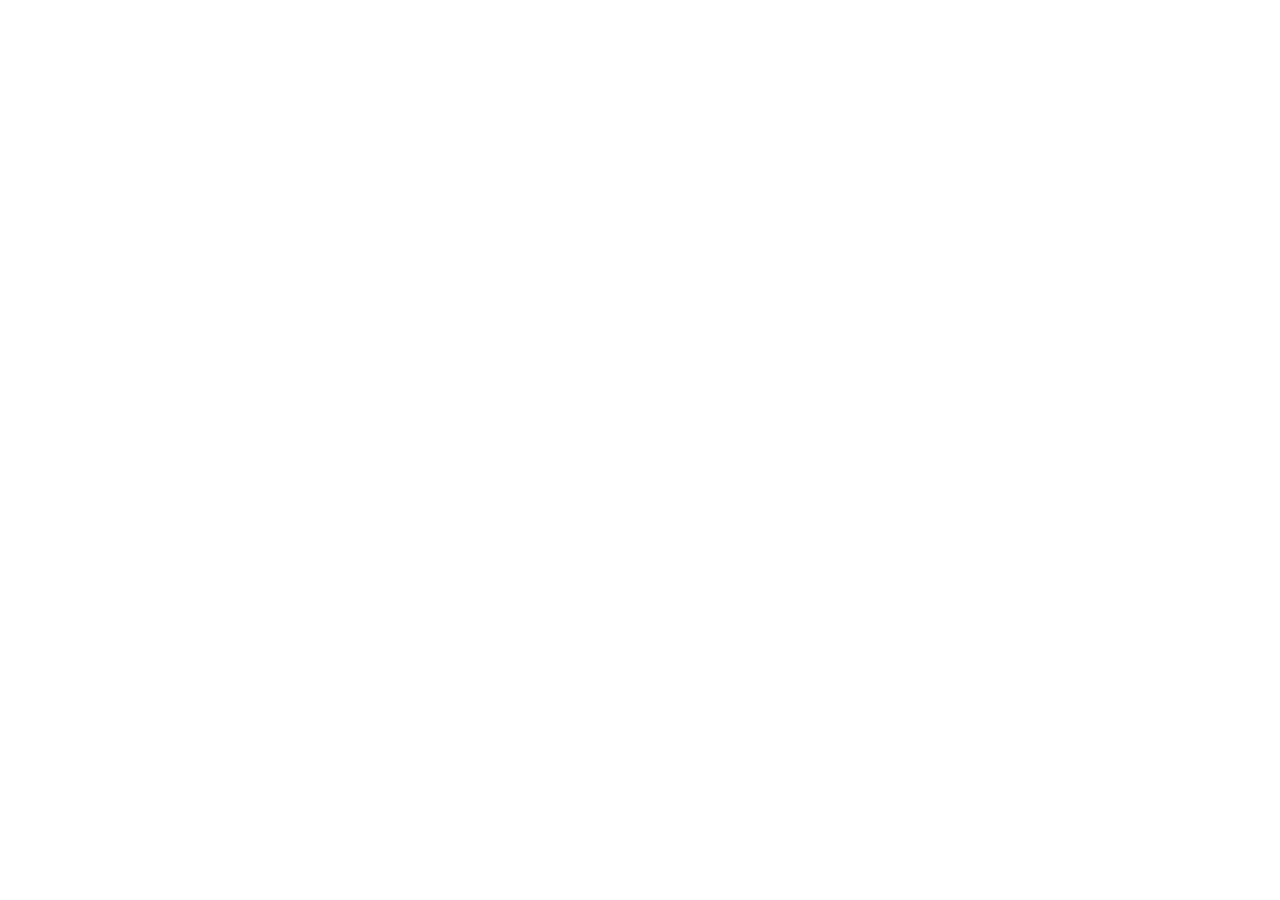
==== commit 2f1e201c: "style: 폰트를 SUIT에서 Pretendard 다이나믹 서브셋으로 교체" ====
--- a/index.html
+++ b/index.html
@@ -1,1178 +1,52 @@
-<!DOCTYPE html>
+<!doctype html>
 <html lang="ko">
-<head>
-  <meta charset="UTF-8" />
-  <meta name="viewport" content="width=device-width, initial-scale=1.0" />
-  <title>GoodDyno — 클라이밍, 기록하고 연결하다</title>
-  <link rel="preconnect" href="https://fonts.googleapis.com" />
-  <link rel="preconnect" href="https://fonts.gstatic.com" crossorigin />
-  <link href="https://fonts.googleapis.com/css2?family=Bebas+Neue&family=Noto+Sans+KR:wght@300;400;500;700;900&family=IBM+Plex+Mono:wght@400;500&display=swap" rel="stylesheet" />
+  <head>
+    <meta charset="UTF-8" />
+    <!-- Google tag (gtag.js) -->
+    <script
+      async
+      src="https://www.googletagmanager.com/gtag/js?id=G-4E8Z4RNHMY"
+    ></script>
+    <script>
+      window.dataLayer = window.dataLayer || [];
+      function gtag() {
+        dataLayer.push(arguments);
+      }
+      gtag('js', new Date());
 
-  <style>
-    :root {
-      --bg: #080808;
-      --bg-2: #111111;
-      --bg-3: #1a1a1a;
-      --orange: #FF4500;
-      --lime: #C8FF00;
-      --chalk: #F0EDE8;
-      --chalk-dim: #999590;
-      --border: #222222;
-      --font-display: 'Bebas Neue', sans-serif;
-      --font-body: 'Noto Sans KR', sans-serif;
-      --font-mono: 'IBM Plex Mono', monospace;
-    }
-
-    *, *::before, *::after { box-sizing: border-box; margin: 0; padding: 0; }
-
-    html { scroll-behavior: smooth; }
-
-    body {
-      background: var(--bg);
-      color: var(--chalk);
-      font-family: var(--font-body);
-      overflow-x: hidden;
-      cursor: crosshair;
-    }
-
-    /* ─── GRAIN OVERLAY ─── */
-    body::before {
-      content: '';
-      position: fixed;
-      inset: 0;
-      background-image: url("data:image/svg+xml,%3Csvg viewBox='0 0 256 256' xmlns='http://www.w3.org/2000/svg'%3E%3Cfilter id='noise'%3E%3CfeTurbulence type='fractalNoise' baseFrequency='0.9' numOctaves='4' stitchTiles='stitch'/%3E%3C/filter%3E%3Crect width='100%25' height='100%25' filter='url(%23noise)' opacity='0.04'/%3E%3C/svg%3E");
-      pointer-events: none;
-      z-index: 9999;
-      opacity: 0.4;
-    }
-
-    /* ─── NAV ─── */
-    nav {
-      position: fixed;
-      top: 0;
-      width: 100%;
-      z-index: 1000;
-      display: flex;
-      justify-content: space-between;
-      align-items: center;
-      padding: 20px 48px;
-      background: linear-gradient(to bottom, rgba(8,8,8,0.95), transparent);
-      backdrop-filter: blur(2px);
-    }
-
-    .nav-logo {
-      font-family: var(--font-display);
-      font-size: 2rem;
-      letter-spacing: 0.15em;
-      color: var(--chalk);
-    }
-
-    .nav-logo span { color: var(--orange); }
-
-    .nav-cta {
-      font-family: var(--font-mono);
-      font-size: 0.8rem;
-      letter-spacing: 0.1em;
-      text-transform: uppercase;
-      color: var(--bg);
-      background: var(--lime);
-      padding: 10px 20px;
-      text-decoration: none;
-      transition: transform 0.15s, background 0.15s;
-    }
-    .nav-cta:hover { background: var(--chalk); transform: translateY(-1px); }
-
-    /* ─── NAV MASCOT ─── */
-    .nav-mascot {
-      height: 48px;
-      width: 48px;
-      object-fit: contain;
-      filter: drop-shadow(0 2px 8px rgba(0,0,0,0.4));
-      flex-shrink: 0;
-    }
-
-    .nav-brand {
-      display: flex;
-      align-items: center;
-      gap: 10px;
-      text-decoration: none;
-    }
-
-    /* ─── AI MASCOT ─── */
-    .ai-intro {
-      display: grid;
-      grid-template-columns: 1fr auto;
-      gap: 48px;
-      align-items: end;
-      margin-bottom: 64px;
-    }
-
-    .ai-mascot-wrap {
-      flex-shrink: 0;
-      width: clamp(200px, 22vw, 340px);
-      filter: drop-shadow(0 20px 40px rgba(0,0,0,0.5));
-      opacity: 0;
-      transform: translateY(30px) scale(0.95);
-      transition: opacity 0.9s 0.2s cubic-bezier(0.22, 1, 0.36, 1), transform 0.9s 0.2s cubic-bezier(0.22, 1, 0.36, 1);
-    }
-    .ai-mascot-wrap.visible {
-      opacity: 1;
-      transform: translateY(0) scale(1);
-    }
-
-    .ai-mascot-wrap img {
-      width: 100%;
-      display: block;
-    }
-
-    @media (max-width: 900px) {
-      .ai-intro { grid-template-columns: 1fr; }
-      .ai-mascot-wrap { width: clamp(140px, 50vw, 220px); justify-self: center; }
-    }
-
-    /* ─── HERO ─── */
-    #hero {
-      min-height: 100vh;
-      display: flex;
-      flex-direction: column;
-      justify-content: flex-end;
-      padding: 0 48px 80px;
-      position: relative;
-      overflow: hidden;
-    }
-
-    .hero-bg-text {
-      position: absolute;
-      top: 50%;
-      left: 50%;
-      transform: translate(-50%, -50%);
-      font-family: var(--font-display);
-      font-size: clamp(12rem, 25vw, 28rem);
-      color: transparent;
-      -webkit-text-stroke: 1px rgba(255,69,0,0.08);
-      letter-spacing: -0.02em;
-      white-space: nowrap;
-      user-select: none;
-      pointer-events: none;
-      animation: drift 20s ease-in-out infinite alternate;
-    }
-
-    @keyframes drift {
-      from { transform: translate(-50%, -50%) scale(1); }
-      to { transform: translate(-48%, -52%) scale(1.02); }
-    }
-
-    .hero-eyebrow {
-      font-family: var(--font-mono);
-      font-size: 0.75rem;
-      letter-spacing: 0.25em;
-      text-transform: uppercase;
-      color: var(--orange);
-      margin-bottom: 24px;
-      opacity: 0;
-      animation: fadeUp 0.8s 0.2s forwards;
-    }
-
-    .hero-headline {
-      font-family: var(--font-display);
-      font-size: clamp(4rem, 10vw, 11rem);
-      line-height: 0.9;
-      letter-spacing: -0.01em;
-      color: var(--chalk);
-      max-width: 900px;
-      opacity: 0;
-      animation: fadeUp 0.9s 0.4s forwards;
-    }
-
-    .hero-headline em {
-      font-style: normal;
-      color: var(--orange);
-      -webkit-text-stroke: 0;
-    }
-
-    .hero-sub {
-      margin-top: 32px;
-      font-size: 1.05rem;
-      font-weight: 300;
-      color: var(--chalk-dim);
-      max-width: 480px;
-      line-height: 1.7;
-      opacity: 0;
-      animation: fadeUp 0.9s 0.6s forwards;
-    }
-
-    .hero-actions {
-      margin-top: 48px;
-      display: flex;
-      gap: 16px;
-      align-items: center;
-      opacity: 0;
-      animation: fadeUp 0.9s 0.8s forwards;
-    }
-
-    .btn-primary {
-      display: inline-block;
-      font-family: var(--font-mono);
-      font-size: 0.85rem;
-      letter-spacing: 0.12em;
-      text-transform: uppercase;
-      color: var(--bg);
-      background: var(--orange);
-      padding: 16px 36px;
-      text-decoration: none;
-      transition: transform 0.15s, box-shadow 0.15s;
-      position: relative;
-    }
-    .btn-primary::after {
-      content: '';
-      position: absolute;
-      inset: 0;
-      border: 2px solid var(--orange);
-      transform: translate(4px, 4px);
-      transition: transform 0.15s;
-    }
-    .btn-primary:hover { transform: translate(-2px, -2px); }
-    .btn-primary:hover::after { transform: translate(6px, 6px); }
-
-    .btn-secondary {
-      font-family: var(--font-mono);
-      font-size: 0.8rem;
-      letter-spacing: 0.1em;
-      text-transform: uppercase;
-      color: var(--chalk-dim);
-      text-decoration: none;
-      border-bottom: 1px solid var(--border);
-      padding-bottom: 2px;
-      transition: color 0.15s, border-color 0.15s;
-    }
-    .btn-secondary:hover { color: var(--chalk); border-color: var(--chalk-dim); }
-
-    .hero-scroll-hint {
-      position: absolute;
-      bottom: 40px;
-      right: 48px;
-      font-family: var(--font-mono);
-      font-size: 0.65rem;
-      letter-spacing: 0.2em;
-      color: var(--chalk-dim);
-      writing-mode: vertical-rl;
-      text-transform: uppercase;
-      display: flex;
-      align-items: center;
-      gap: 12px;
-      opacity: 0;
-      animation: fadeIn 1s 1.4s forwards;
-    }
-    .hero-scroll-hint::before {
-      content: '';
-      width: 1px;
-      height: 60px;
-      background: linear-gradient(to bottom, var(--orange), transparent);
-      animation: extend 2s 1.5s ease-out forwards;
-    }
-    @keyframes extend {
-      from { height: 0; }
-      to { height: 60px; }
-    }
-
-    .hero-stats {
-      position: absolute;
-      top: 50%;
-      right: 48px;
-      transform: translateY(-50%);
-      display: flex;
-      flex-direction: column;
-      gap: 32px;
-      opacity: 0;
-      animation: fadeIn 1s 1s forwards;
-    }
-
-    .hero-stat-item {
-      text-align: right;
-    }
-    .hero-stat-num {
-      font-family: var(--font-display);
-      font-size: 2.8rem;
-      color: var(--lime);
-      line-height: 1;
-    }
-    .hero-stat-label {
-      font-family: var(--font-mono);
-      font-size: 0.65rem;
-      letter-spacing: 0.15em;
-      color: var(--chalk-dim);
-      text-transform: uppercase;
-      margin-top: 4px;
-    }
-
-    @keyframes fadeUp {
-      from { opacity: 0; transform: translateY(30px); }
-      to { opacity: 1; transform: translateY(0); }
-    }
-    @keyframes fadeIn {
-      from { opacity: 0; }
-      to { opacity: 1; }
-    }
-
-    /* ─── SECTION BASE ─── */
-    section {
-      padding: 120px 48px;
-    }
-
-    .section-label {
-      font-family: var(--font-mono);
-      font-size: 0.7rem;
-      letter-spacing: 0.25em;
-      text-transform: uppercase;
-      color: var(--orange);
-      margin-bottom: 20px;
-      display: flex;
-      align-items: center;
-      gap: 12px;
-    }
-    .section-label::after {
-      content: '';
-      height: 1px;
-      width: 40px;
-      background: var(--orange);
-    }
-
-    .section-title {
-      font-family: var(--font-display);
-      font-size: clamp(2.8rem, 6vw, 6rem);
-      line-height: 0.95;
-      letter-spacing: 0.01em;
-      color: var(--chalk);
-      max-width: 700px;
-    }
-
-    /* ─── PAIN POINTS ─── */
-    #pain {
-      background: var(--bg-2);
-      border-top: 1px solid var(--border);
-    }
-
-    .pain-grid {
-      display: grid;
-      grid-template-columns: repeat(3, 1fr);
-      gap: 2px;
-      margin-top: 64px;
-    }
-
-    .pain-card {
-      background: var(--bg-3);
-      padding: 48px 36px;
-      position: relative;
-      overflow: hidden;
-      transition: background 0.3s;
-    }
-    .pain-card::before {
-      content: '';
-      position: absolute;
-      top: 0; left: 0;
-      width: 100%; height: 3px;
-      background: var(--orange);
-      transform: scaleX(0);
-      transform-origin: left;
-      transition: transform 0.4s cubic-bezier(0.22, 1, 0.36, 1);
-    }
-    .pain-card:hover { background: #1e1e1e; }
-    .pain-card:hover::before { transform: scaleX(1); }
-
-    .pain-num {
-      font-family: var(--font-display);
-      font-size: 5rem;
-      color: rgba(255,69,0,0.08);
-      line-height: 1;
-      margin-bottom: 24px;
-      transition: color 0.3s;
-    }
-    .pain-card:hover .pain-num { color: rgba(255,69,0,0.15); }
-
-    .pain-icon {
-      font-size: 2rem;
-      margin-bottom: 20px;
-      display: block;
-    }
-
-    .pain-title {
-      font-weight: 700;
-      font-size: 1.15rem;
-      color: var(--chalk);
-      margin-bottom: 12px;
-    }
-
-    .pain-desc {
-      font-size: 0.9rem;
-      font-weight: 300;
-      color: var(--chalk-dim);
-      line-height: 1.7;
-    }
-
-    /* ─── FEATURES ─── */
-    #features {
-      border-top: 1px solid var(--border);
-    }
-
-    .features-layout {
-      display: grid;
-      grid-template-columns: 1fr 1fr;
-      gap: 80px;
-      align-items: start;
-      margin-top: 80px;
-    }
-
-    .features-sticky {
-      position: sticky;
-      top: 120px;
-    }
-
-    .feature-item {
-      padding: 40px 0;
-      border-bottom: 1px solid var(--border);
-      cursor: default;
-      transition: padding-left 0.3s;
-    }
-    .feature-item:hover { padding-left: 16px; }
-    .feature-item:first-child { border-top: 1px solid var(--border); }
-
-    .feature-tag {
-      font-family: var(--font-mono);
-      font-size: 0.65rem;
-      letter-spacing: 0.2em;
-      text-transform: uppercase;
-      color: var(--lime);
-      margin-bottom: 12px;
-    }
-
-    .feature-name {
-      font-family: var(--font-display);
-      font-size: 2rem;
-      color: var(--chalk);
-      margin-bottom: 12px;
-      letter-spacing: 0.03em;
-    }
-
-    .feature-desc {
-      font-size: 0.9rem;
-      font-weight: 300;
-      color: var(--chalk-dim);
-      line-height: 1.7;
-    }
-
-    /* ─── MOCK UI ─── */
-    .mock-phone {
-      width: 280px;
-      height: 560px;
-      background: var(--bg-3);
-      border: 1px solid var(--border);
-      border-radius: 36px;
-      overflow: hidden;
-      position: relative;
-      margin: 0 auto;
-      box-shadow: 0 40px 80px rgba(0,0,0,0.6), 0 0 0 1px rgba(255,255,255,0.04);
-    }
-
-    .mock-phone::before {
-      content: '';
-      position: absolute;
-      top: 14px;
-      left: 50%;
-      transform: translateX(-50%);
-      width: 80px;
-      height: 6px;
-      background: var(--bg-2);
-      border-radius: 3px;
-      z-index: 2;
-    }
-
-    .mock-screen {
-      padding: 40px 16px 16px;
-      height: 100%;
-      display: flex;
-      flex-direction: column;
-      gap: 8px;
-    }
-
-    .mock-bar {
-      font-family: var(--font-mono);
-      font-size: 0.6rem;
-      color: var(--chalk-dim);
-      letter-spacing: 0.1em;
-      padding: 0 4px 8px;
-      border-bottom: 1px solid var(--border);
-      display: flex;
-      justify-content: space-between;
-    }
-
-    .mock-video-card {
-      background: var(--bg-2);
-      border-radius: 12px;
-      overflow: hidden;
-      flex: 1;
-      position: relative;
-    }
-
-    .mock-video-thumb {
-      width: 100%;
-      height: 70%;
-      background: linear-gradient(135deg, #1a1a1a 0%, #2a1a0a 50%, #1a1a1a 100%);
-      position: relative;
-      display: flex;
-      align-items: center;
-      justify-content: center;
-    }
-
-    .mock-play {
-      width: 40px;
-      height: 40px;
-      background: rgba(255,69,0,0.9);
-      border-radius: 50%;
-      display: flex;
-      align-items: center;
-      justify-content: center;
-      font-size: 1rem;
-    }
-
-    .mock-video-info {
-      padding: 10px 12px;
-    }
-
-    .mock-difficulty {
-      display: inline-block;
-      font-family: var(--font-mono);
-      font-size: 0.55rem;
-      letter-spacing: 0.1em;
-      background: var(--orange);
-      color: var(--bg);
-      padding: 2px 6px;
-      border-radius: 2px;
-      margin-bottom: 4px;
-    }
-
-    .mock-title {
-      font-size: 0.7rem;
-      font-weight: 500;
-      color: var(--chalk);
-    }
-
-    .mock-meta {
-      font-family: var(--font-mono);
-      font-size: 0.55rem;
-      color: var(--chalk-dim);
-      margin-top: 2px;
-    }
-
-    .mock-card-sm {
-      background: var(--bg-2);
-      border-radius: 8px;
-      padding: 10px 12px;
-      display: flex;
-      align-items: center;
-      gap: 10px;
-    }
-
-    .mock-avatar {
-      width: 28px;
-      height: 28px;
-      border-radius: 50%;
-      background: linear-gradient(135deg, var(--orange), #ff8c00);
-      flex-shrink: 0;
-    }
-
-    .mock-text-sm {
-      font-size: 0.65rem;
-      color: var(--chalk);
-    }
-    .mock-text-xs {
-      font-size: 0.55rem;
-      color: var(--chalk-dim);
-      font-family: var(--font-mono);
-    }
-
-    /* ─── COMPARE ─── */
-    #compare {
-      background: var(--bg-2);
-      border-top: 1px solid var(--border);
-    }
-
-    .compare-table {
-      width: 100%;
-      margin-top: 64px;
-      border-collapse: collapse;
-    }
-
-    .compare-table th {
-      font-family: var(--font-display);
-      font-size: 1.6rem;
-      letter-spacing: 0.05em;
-      padding: 20px 28px;
-      text-align: center;
-      border-bottom: 2px solid var(--border);
-    }
-
-    .compare-table th.soma-col {
-      background: rgba(255,69,0,0.06);
-      border-bottom-color: var(--orange);
-      color: var(--orange);
-    }
-
-    .compare-table td {
-      padding: 20px 28px;
-      text-align: center;
-      border-bottom: 1px solid var(--border);
-      font-size: 0.9rem;
-      font-weight: 300;
-      color: var(--chalk-dim);
-    }
-
-    .compare-table td:first-child {
-      text-align: left;
-      font-weight: 500;
-      color: var(--chalk);
-    }
-
-    .compare-table td.soma-col { background: rgba(255,69,0,0.03); }
-
-    .check { color: var(--lime); font-size: 1.1rem; }
-    .cross { color: #444; font-size: 1.1rem; }
-    .partial { color: #888; font-size: 0.8rem; }
-
-    /* ─── AI ─── */
-    #ai {
-      border-top: 1px solid var(--border);
-      overflow: hidden;
-    }
-
-    .ai-grid {
-      display: grid;
-      grid-template-columns: repeat(2, 1fr);
-      gap: 2px;
-      margin-top: 64px;
-    }
-
-    .ai-card {
-      background: var(--bg-3);
-      padding: 48px 40px;
-      position: relative;
-      overflow: hidden;
-      transition: background 0.3s;
-    }
-
-    .ai-card::after {
-      content: '';
-      position: absolute;
-      bottom: 0; right: 0;
-      width: 120px;
-      height: 120px;
-      background: radial-gradient(circle at 100% 100%, rgba(200,255,0,0.05), transparent 70%);
-      transition: all 0.4s;
-    }
-    .ai-card:hover { background: #1c1c1c; }
-    .ai-card:hover::after { width: 200px; height: 200px; }
-
-    .ai-card-icon {
-      font-size: 2.5rem;
-      margin-bottom: 24px;
-      display: block;
-    }
-
-    .ai-card-title {
-      font-family: var(--font-display);
-      font-size: 1.8rem;
-      color: var(--chalk);
-      margin-bottom: 12px;
-      letter-spacing: 0.03em;
-    }
-
-    .ai-card-desc {
-      font-size: 0.9rem;
-      font-weight: 300;
-      color: var(--chalk-dim);
-      line-height: 1.7;
-    }
-
-    .ai-badge {
-      display: inline-block;
-      font-family: var(--font-mono);
-      font-size: 0.6rem;
-      letter-spacing: 0.15em;
-      text-transform: uppercase;
-      color: var(--lime);
-      border: 1px solid rgba(200,255,0,0.3);
-      padding: 4px 10px;
-      border-radius: 2px;
-      margin-top: 20px;
-    }
-
-    /* ─── FINAL CTA ─── */
-    #cta {
-      text-align: center;
-      padding: 160px 48px;
-      border-top: 1px solid var(--border);
-      position: relative;
-      overflow: hidden;
-    }
-
-    #cta::before {
-      content: 'DYNO';
-      position: absolute;
-      top: 50%;
-      left: 50%;
-      transform: translate(-50%, -50%);
-      font-family: var(--font-display);
-      font-size: clamp(12rem, 28vw, 32rem);
-      color: transparent;
-      -webkit-text-stroke: 1px rgba(255,69,0,0.05);
-      pointer-events: none;
-      user-select: none;
-    }
-
-    .cta-label {
-      font-family: var(--font-mono);
-      font-size: 0.7rem;
-      letter-spacing: 0.3em;
-      text-transform: uppercase;
-      color: var(--orange);
-      margin-bottom: 24px;
-    }
-
-    .cta-title {
-      font-family: var(--font-display);
-      font-size: clamp(3.5rem, 8vw, 9rem);
-      line-height: 0.9;
-      color: var(--chalk);
-      margin-bottom: 24px;
-    }
-
-    .cta-sub {
-      font-size: 1rem;
-      font-weight: 300;
-      color: var(--chalk-dim);
-      margin-bottom: 48px;
-    }
-
-    .cta-form {
-      display: flex;
-      gap: 0;
-      max-width: 480px;
-      margin: 0 auto;
-      position: relative;
-    }
-
-    .cta-input {
-      flex: 1;
-      background: var(--bg-3);
-      border: 1px solid var(--border);
-      border-right: none;
-      color: var(--chalk);
-      font-family: var(--font-mono);
-      font-size: 0.85rem;
-      padding: 16px 20px;
-      outline: none;
-      transition: border-color 0.2s;
-    }
-    .cta-input::placeholder { color: #444; }
-    .cta-input:focus { border-color: var(--orange); }
-
-    .cta-submit {
-      background: var(--orange);
-      color: var(--bg);
-      border: none;
-      font-family: var(--font-mono);
-      font-size: 0.8rem;
-      letter-spacing: 0.1em;
-      text-transform: uppercase;
-      padding: 16px 28px;
-      cursor: pointer;
-      transition: background 0.15s, transform 0.1s;
-    }
-    .cta-submit:hover { background: #ff6020; transform: translateY(-1px); }
-    .cta-submit:active { transform: translateY(0); }
-
-    .cta-note {
-      margin-top: 20px;
-      font-family: var(--font-mono);
-      font-size: 0.65rem;
-      letter-spacing: 0.1em;
-      color: #444;
-    }
-
-    /* ─── FOOTER ─── */
-    footer {
-      border-top: 1px solid var(--border);
-      padding: 40px 48px;
-      display: flex;
-      justify-content: space-between;
-      align-items: center;
-    }
-
-    .footer-logo {
-      font-family: var(--font-display);
-      font-size: 1.4rem;
-      letter-spacing: 0.2em;
-      color: var(--chalk);
-    }
-    .footer-logo span { color: var(--orange); }
-
-    .footer-copy {
-      font-family: var(--font-mono);
-      font-size: 0.65rem;
-      letter-spacing: 0.1em;
-      color: #444;
-    }
-
-    /* ─── SCROLL REVEAL ─── */
-    .reveal {
-      opacity: 0;
-      transform: translateY(40px);
-      transition: opacity 0.8s cubic-bezier(0.22, 1, 0.36, 1), transform 0.8s cubic-bezier(0.22, 1, 0.36, 1);
-    }
-    .reveal.visible {
-      opacity: 1;
-      transform: translateY(0);
-    }
-    .reveal-delay-1 { transition-delay: 0.1s; }
-    .reveal-delay-2 { transition-delay: 0.2s; }
-    .reveal-delay-3 { transition-delay: 0.3s; }
-    .reveal-delay-4 { transition-delay: 0.4s; }
-
-    /* ─── DIVIDER ─── */
-    .divider-line {
-      width: 100%;
-      height: 1px;
-      background: linear-gradient(to right, var(--orange), transparent);
-      margin: 0;
-    }
-
-    /* ─── RESPONSIVE ─── */
-    @media (max-width: 900px) {
-      nav { padding: 20px 24px; }
-      section { padding: 80px 24px; }
-      #hero { padding: 0 24px 64px; }
-
-      .hero-stats { display: none; }
-      .hero-scroll-hint { display: none; }
-      .hero-headline { font-size: clamp(3.5rem, 14vw, 6rem); }
-      .nav-mascot { height: 36px; width: 36px; }
-
-      .pain-grid { grid-template-columns: 1fr; }
-      .features-layout { grid-template-columns: 1fr; gap: 40px; }
-      .features-sticky { position: static; }
-      .mock-phone { display: none; }
-
-      .compare-table th, .compare-table td { padding: 14px 16px; font-size: 0.8rem; }
-      .compare-table th { font-size: 1.1rem; }
-
-      .ai-grid { grid-template-columns: 1fr; }
-
-      #cta { padding: 100px 24px; }
-      .cta-form { flex-direction: column; }
-      .cta-input { border-right: 1px solid var(--border); border-bottom: none; }
-
-      footer { flex-direction: column; gap: 16px; text-align: center; padding: 32px 24px; }
-    }
-  </style>
-</head>
-<body>
-
-  <!-- NAV -->
-  <nav>
-    <a href="#" class="nav-brand">
-      <img src="dyno-mascot.png" alt="GoodDyno 마스코트" class="nav-mascot" />
-      <span class="nav-logo">Good<span>Dy</span>no</span>
-    </a>
-    <a href="#cta" class="nav-cta">사전등록</a>
-  </nav>
-
-  <!-- HERO -->
-  <section id="hero">
-    <div class="hero-bg-text" aria-hidden="true">CLIMB</div>
-
-    <div class="hero-stats" aria-hidden="true">
-      <div class="hero-stat-item">
-        <div class="hero-stat-num">2,400+</div>
-        <div class="hero-stat-label">등록된 암장</div>
-      </div>
-      <div class="hero-stat-item">
-        <div class="hero-stat-num">8단계</div>
-        <div class="hero-stat-label">난이도 체계</div>
-      </div>
-      <div class="hero-stat-item">
-        <div class="hero-stat-num">AI</div>
-        <div class="hero-stat-label">자세분석</div>
-      </div>
-    </div>
-
-    <div class="hero-eyebrow">클라이밍 커뮤니티 플랫폼</div>
-
-    <h1 class="hero-headline">
-      풀었다.<br />
-      <em>찍었다.</em><br />
-      연결됐다.
-    </h1>
-
-    <p class="hero-sub">
-      같은 문제를 푼 사람들과 연결하고,<br />
-      내 성장을 데이터로 기록하세요.<br />
-      영상 하나로 시작하는 클라이밍 커뮤니티.
-    </p>
-
-    <div class="hero-actions">
-      <a href="#cta" class="btn-primary">사전등록 하기</a>
-      <a href="#features" class="btn-secondary">더 알아보기 →</a>
-    </div>
-
-    <div class="hero-scroll-hint" aria-hidden="true">스크롤</div>
-  </section>
-
-  <div class="divider-line"></div>
-
-  <!-- PAIN POINTS -->
-  <section id="pain">
-    <div class="section-label reveal">문제 인식</div>
-    <h2 class="section-title reveal reveal-delay-1">클라이머라면<br />다 공감할 것</h2>
-
-    <div class="pain-grid">
-      <div class="pain-card reveal reveal-delay-1">
-        <div class="pain-num">01</div>
-        <span class="pain-icon">📱</span>
-        <div class="pain-title">공유가 인스타 부계로 흩어진다</div>
-        <p class="pain-desc">영상은 찍는데 올릴 곳이 없어서 인스타 부계에 조용히 올리거나, 그냥 삭제한다.</p>
-      </div>
-      <div class="pain-card reveal reveal-delay-2">
-        <div class="pain-num">02</div>
-        <span class="pain-icon">🔍</span>
-        <div class="pain-title">같은 문제를 푼 사람을 못 찾는다</div>
-        <p class="pain-desc">막히는 구간이 있어도 비슷한 체형, 비슷한 실력의 사람 영상을 찾기가 너무 어렵다.</p>
-      </div>
-      <div class="pain-card reveal reveal-delay-3">
-        <div class="pain-num">03</div>
-        <span class="pain-icon">🧗</span>
-        <div class="pain-title">고난이도 정답 자세를 찾기 어렵다</div>
-        <p class="pain-desc">암장 계정을 일일이 팔로우하거나, 해시태그 검색을 반복해도 원하는 정보가 잘 없다.</p>
-      </div>
-    </div>
-  </section>
-
-  <!-- FEATURES -->
-  <section id="features">
-    <div class="section-label reveal">핵심 기능</div>
-    <h2 class="section-title reveal reveal-delay-1">기록하고<br />연결하고<br />성장하다</h2>
-
-    <div class="features-layout">
-      <div>
-        <div class="feature-item reveal reveal-delay-1">
-          <div class="feature-tag">Feature 01</div>
-          <div class="feature-name">영상 피드</div>
-          <p class="feature-desc">같은 암장, 같은 문제를 푼 사람들의 영상만 모아서 보여줍니다. 나와 비슷한 레벨의 풀이 방식을 한눈에 비교하세요.</p>
-        </div>
-
-        <div class="feature-item reveal reveal-delay-2">
-          <div class="feature-tag">Feature 02</div>
-          <div class="feature-name">개인 기록</div>
-          <p class="feature-desc">난이도별 풀이 추이, 암장별 필터링 뷰. 내 클라이밍 히스토리가 자동으로 쌓이고 정리됩니다.</p>
-        </div>
-
-        <div class="feature-item reveal reveal-delay-3">
-          <div class="feature-tag">Feature 03</div>
-          <div class="feature-name">커뮤니티</div>
-          <p class="feature-desc">같은 문제에서 만난 클라이머를 팔로우하고, 오늘의 TOP 3 빠른 해결자를 확인하세요.</p>
-        </div>
-
-        <div class="feature-item reveal reveal-delay-4">
-          <div class="feature-tag">Feature 04</div>
-          <div class="feature-name">레벨 시스템</div>
-          <p class="feature-desc">뱃지, 티어, 성장 통계. 클라이밍 실력이 데이터로 눈에 보이기 시작합니다.</p>
-        </div>
-      </div>
-
-      <div class="features-sticky reveal reveal-delay-2">
-        <div class="mock-phone">
-          <div class="mock-screen">
-            <div class="mock-bar">
-              <span>GoodDyno</span>
-              <span>홍대 클라이밍</span>
-            </div>
-            <div class="mock-video-card">
-              <div class="mock-video-thumb">
-                <div class="mock-play">▶</div>
-              </div>
-              <div class="mock-video-info">
-                <span class="mock-difficulty">V5 · 파랑</span>
-                <div class="mock-title">언더컷 잡고 히일훅 시퀀스</div>
-                <div class="mock-meta">홍대점 3번 벽 · 2분 전</div>
-              </div>
-            </div>
-            <div class="mock-card-sm">
-              <div class="mock-avatar"></div>
-              <div>
-                <div class="mock-text-sm">근호님도 이 문제 풀었어요</div>
-                <div class="mock-text-xs">같은 문제 · 3명 · 영상 보기 →</div>
-              </div>
-            </div>
-            <div class="mock-card-sm" style="background: rgba(200,255,0,0.05); border: 1px solid rgba(200,255,0,0.15);">
-              <div style="font-size:1.2rem;">🏆</div>
-              <div>
-                <div class="mock-text-sm" style="color: #C8FF00;">오늘의 TOP 3 달성!</div>
-                <div class="mock-text-xs">V5 최단시간 해결</div>
-              </div>
-            </div>
-          </div>
-        </div>
-      </div>
-    </div>
-  </section>
-
-  <!-- COMPARE -->
-  <section id="compare">
-    <div class="section-label reveal">경쟁사 비교</div>
-    <h2 class="section-title reveal reveal-delay-1">GoodDyno만이<br />다 가졌다</h2>
-
-    <table class="compare-table reveal reveal-delay-2">
-      <thead>
-        <tr>
-          <th style="text-align:left; font-family: var(--font-mono); font-size: 0.7rem; letter-spacing: 0.15em; color: var(--chalk-dim);">기능</th>
-          <th>오클고</th>
-          <th>인스타그램</th>
-          <th>ClimbX</th>
-          <th class="soma-col">GoodDyno</th>
-        </tr>
-      </thead>
-      <tbody>
-        <tr>
-          <td>영상 중심 기록</td>
-          <td><span class="cross">✕</span></td>
-          <td><span class="partial">△ 구조화 없음</span></td>
-          <td><span class="check">✓</span></td>
-          <td class="soma-col"><span class="check">✓</span></td>
-        </tr>
-        <tr>
-          <td>난이도/암장 데이터화</td>
-          <td><span class="check">✓</span></td>
-          <td><span class="cross">✕</span></td>
-          <td><span class="partial">△ 부분</span></td>
-          <td class="soma-col"><span class="check">✓</span></td>
-        </tr>
-        <tr>
-          <td>같은 문제 풀이 연결</td>
-          <td><span class="cross">✕</span></td>
-          <td><span class="cross">✕</span></td>
-          <td><span class="partial">△ 제한적</span></td>
-          <td class="soma-col"><span class="check">✓</span></td>
-        </tr>
-        <tr>
-          <td>커뮤니티 / 팔로우</td>
-          <td><span class="cross">✕</span></td>
-          <td><span class="check">✓</span></td>
-          <td><span class="cross">✕</span></td>
-          <td class="soma-col"><span class="check">✓</span></td>
-        </tr>
-        <tr>
-          <td>AI 자세 분석</td>
-          <td><span class="cross">✕</span></td>
-          <td><span class="cross">✕</span></td>
-          <td><span class="cross">✕</span></td>
-          <td class="soma-col"><span class="check">✓</span></td>
-        </tr>
-        <tr>
-          <td>성장 통계 / 레벨</td>
-          <td><span class="check">✓</span></td>
-          <td><span class="cross">✕</span></td>
-          <td><span class="cross">✕</span></td>
-          <td class="soma-col"><span class="check">✓</span></td>
-        </tr>
-      </tbody>
-    </table>
-  </section>
-
-  <!-- AI -->
-  <section id="ai">
-    <div class="ai-intro">
-      <div>
-        <div class="section-label reveal">AI 기능</div>
-        <h2 class="section-title reveal reveal-delay-1">AI가<br />코치가 된다</h2>
-      </div>
-      <div class="ai-mascot-wrap reveal">
-        <img src="dyno-mascot.png" alt="GoodDyno AI 코치" />
-      </div>
-    </div>
-
-    <div class="ai-grid">
-      <div class="ai-card reveal reveal-delay-1">
-        <span class="ai-card-icon">🎯</span>
-        <div class="ai-card-title">자세 분석 피드백</div>
-        <p class="ai-card-desc">영상을 업로드하면 AI가 동작을 분석해 자세와 무게중심에 대한 구체적인 피드백을 제공합니다.</p>
-        <span class="ai-badge">Beta</span>
-      </div>
-      <div class="ai-card reveal reveal-delay-2">
-        <span class="ai-card-icon">🔮</span>
-        <div class="ai-card-title">유사 문제 추천</div>
-        <p class="ai-card-desc">풀이 스타일과 난이도를 분석해 성장에 최적화된 다음 문제를 추천합니다.</p>
-        <span class="ai-badge">Coming</span>
-      </div>
-      <div class="ai-card reveal reveal-delay-3">
-        <span class="ai-card-icon">🏷️</span>
-        <div class="ai-card-title">자동 난이도 태깅</div>
-        <p class="ai-card-desc">영상을 올리면 AI가 홀드 구성과 동작을 분석해 난이도를 자동으로 태깅합니다.</p>
-        <span class="ai-badge">Beta</span>
-      </div>
-      <div class="ai-card reveal reveal-delay-4">
-        <span class="ai-card-icon">✂️</span>
-        <div class="ai-card-title">AI 컷편집</div>
-        <p class="ai-card-desc">긴 영상에서 핵심 순간만 자동으로 편집. 업로드하면 바로 공유 가능한 클립이 완성됩니다.</p>
-        <span class="ai-badge">Coming</span>
-      </div>
-    </div>
-  </section>
-
-  <!-- CTA -->
-  <section id="cta">
-    <div class="cta-label">지금 합류하세요</div>
-    <h2 class="cta-title reveal">먼저 경험하는<br />클라이머가<br />되세요</h2>
-    <p class="cta-sub reveal reveal-delay-1">사전등록 시 출시 알림 + 얼리버드 혜택을 드립니다.</p>
-    <form class="cta-form reveal reveal-delay-2" id="signup-form"
-          action="https://formspree.io/f/mqejzoze" method="POST">
-      <input type="hidden" name="_subject" value="GoodDyno 사전등록 🦕" />
-      <input class="cta-input" type="email" name="email" placeholder="이메일 주소 입력" required />
-      <button class="cta-submit" type="submit" id="submit-btn">사전등록</button>
-    </form>
-    <p class="cta-note reveal reveal-delay-3" id="form-msg">스팸 없음 · 언제든지 취소 가능</p>
-  </section>
-
-  <!-- FOOTER -->
-  <footer>
-    <div class="footer-logo">Good<span>Dy</span>no</div>
-    <div class="footer-copy">© 2026 GoodDyno Team. All rights reserved.</div>
-  </footer>
-
-  <script>
-    // Scroll reveal
-    const observer = new IntersectionObserver((entries) => {
-      entries.forEach(entry => {
-        if (entry.isIntersecting) {
-          entry.target.classList.add('visible');
-        }
-      });
-    }, { threshold: 0.1, rootMargin: '0px 0px -60px 0px' });
-
-    document.querySelectorAll('.reveal').forEach(el => observer.observe(el));
-
-    // 제출 후 URL 파라미터로 성공 표시
-    if (new URLSearchParams(location.search).get('submitted') === 'true') {
-      const btn = document.getElementById('submit-btn');
-      const msg = document.getElementById('form-msg');
-      if (btn) { btn.textContent = '등록 완료 ✓'; btn.style.background = 'var(--lime)'; }
-      if (msg) { msg.textContent = '곧 출시 소식 전해드릴게요! 🦕'; msg.style.color = 'var(--lime)'; }
-      document.getElementById('cta').scrollIntoView({ behavior: 'smooth' });
-    }
-
-    // Parallax on hero bg text
-    const bgText = document.querySelector('.hero-bg-text');
-    window.addEventListener('scroll', () => {
-      const y = window.scrollY;
-      if (bgText) bgText.style.transform = `translate(-50%, calc(-50% + ${y * 0.3}px))`;
-    }, { passive: true });
-  </script>
-</body>
+      gtag('config', 'G-4E8Z4RNHMY');
+    </script>
+    <link rel="icon" type="image/svg+xml" href="/favicon.svg" />
+    <link
+      rel="stylesheet"
+      as="style"
+      crossorigin
+      href="https://cdn.jsdelivr.net/gh/orioncactus/pretendard@v1.3.9/dist/web/variable/pretendardvariable-dynamic-subset.min.css"
+    />
+    <meta name="viewport" content="width=device-width, initial-scale=1.0" />
+    <title>Limbing - 같은 문제를 푼 사람들의 클라이밍 영상을 한곳에</title>
+    <meta
+      name="description"
+      content="흩어진 클라이밍 영상을 암장, 난이도, 문제 기준으로 정리해 내 기록과 다른 사람의 풀이를 함께 볼 수 있게 해주는 서비스"
+    />
+    <script>
+      if (location.hash) history.replaceState(null, '', location.pathname);
+    </script>
+    <script>
+      (function () {
+        var saved = localStorage.getItem('theme');
+        var theme =
+          saved === 'dark' || saved === 'light'
+            ? saved
+            : window.matchMedia('(prefers-color-scheme: light)').matches
+              ? 'light'
+              : 'dark';
+        document.documentElement.dataset.theme = theme;
+      })();
+    </script>
+  </head>
+  <body>
+    <div id="root"></div>
+    <script type="module" src="/src/main.tsx"></script>
+  </body>
 </html>
